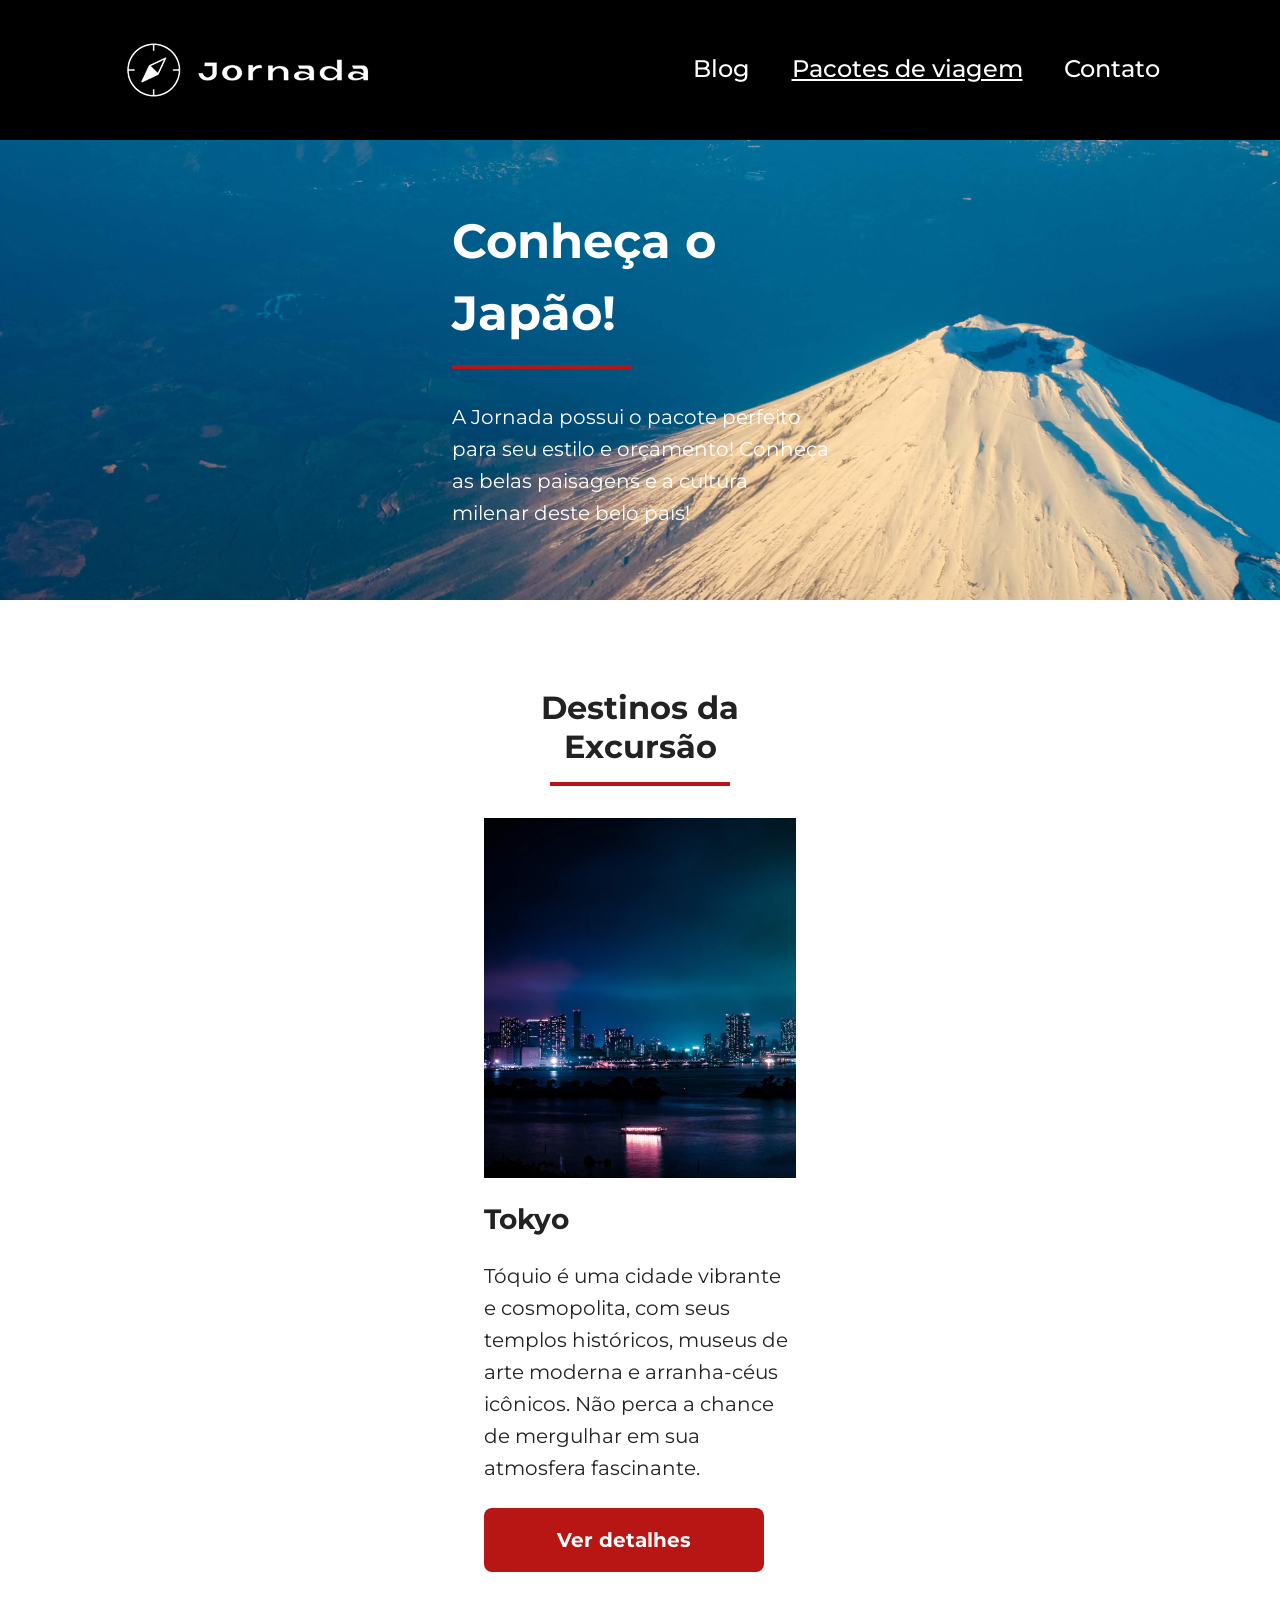
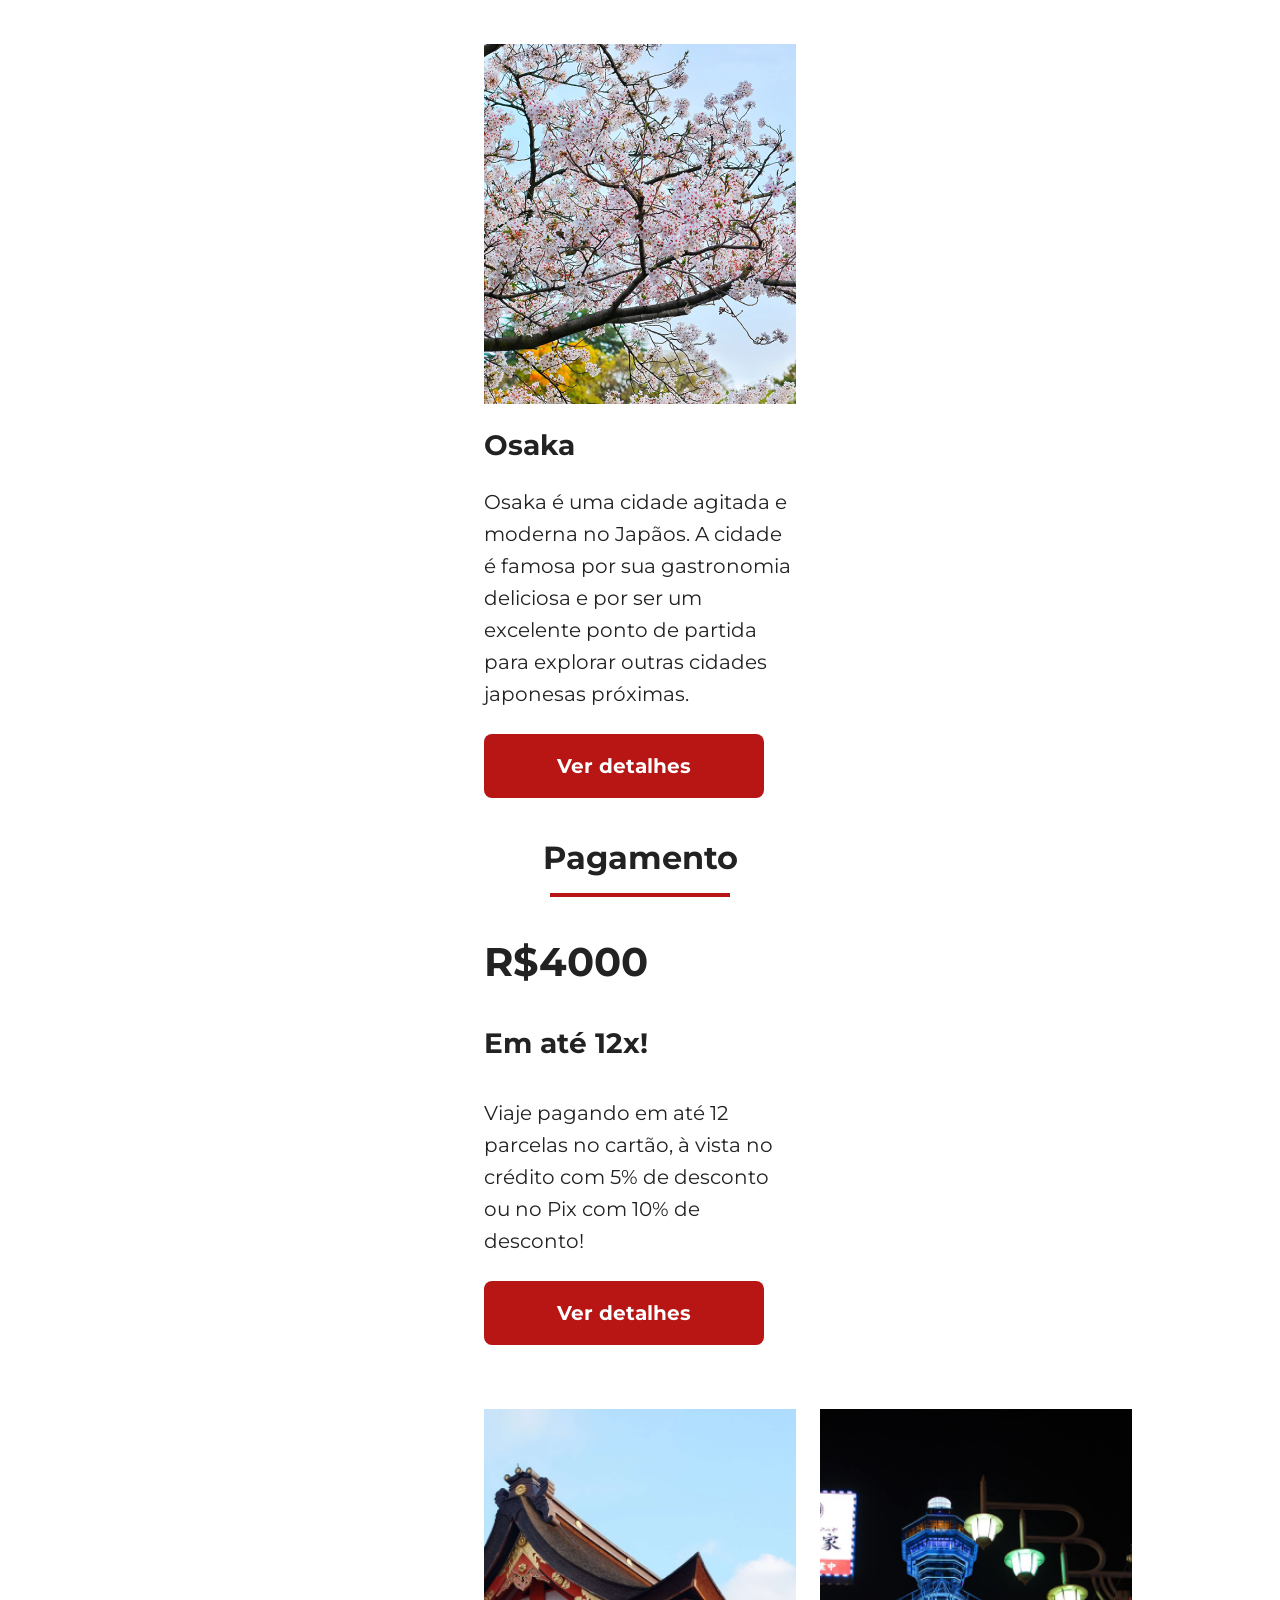
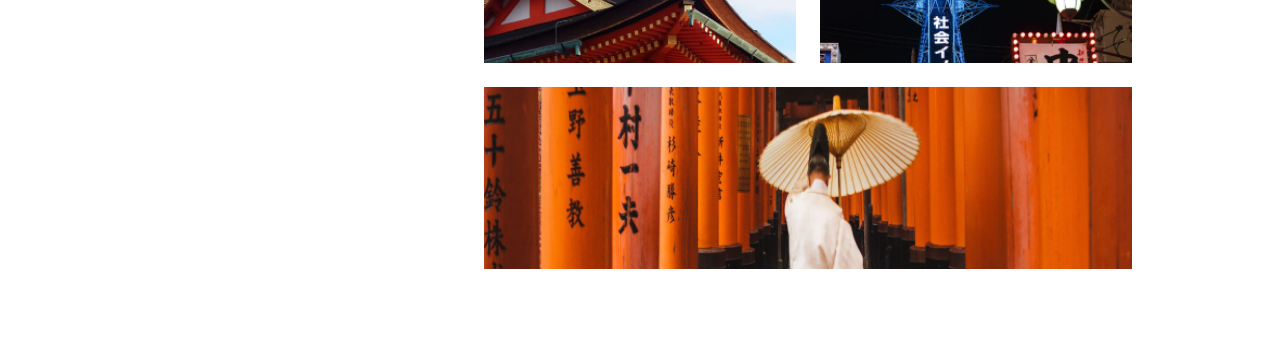
==== pacotes.html @ 5a9131a1 "adiciona a sessao de pagamentos" ====
<!DOCTYPE html>
<html lang="pt-br">
<head>
    <meta charset="UTF-8">
    <meta name="viewport" content="width=device-width, initial-scale=1.0">
    <title>Pacotes de vaigens</title>

    <link rel="stylesheet" href="css/style.css">
</head>
<body>
    <header>
        <a class="logo" href="index.html" title="Voltar para a página inicial"><img class="img-mobile" src="./img/bussula-Jornada-branco.png" alt="Bussula do logo Jornada Viagens na cor branca"> <img class="img-desktop" src="./img/bussula-texto-jornada-branco.png" alt="logo do Jornada Viagens na cor branca"></a>
        <div class="navigation-menu">
            <label for="menu"><img src="./img/menu.png" alt="menu"></label>
            <input type="checkbox" id="menu" hidden>
            <nav>
                <ul class="list-links">
                    <li><a href="blog.html" title="Acessar Blog" target="_blank">Blog</a></li>
                    <li><a href="pacotes.html" title="Acessar pacote de Viagens" target="_blank" style=" text-decoration: underline;">Pacotes de viagem</a></li>
                    <li><a href="contato.html" title="Acessar Contatos" target="_blank">Contato</a></li>
                </ul>
            </nav>
        </div>
    </header>
    <section class="hero pacotes-hero">
       <div class="hero-img">
        <div class="section-title">
            <h2>Conheça o Japão!</h2>
            <hr>
            <p>A Jornada possui o pacote perfeito para seu estilo e orçamento! Conheça as belas paisagens e a  cultura milenar deste belo país!</p>
        </div>
       </div>
    </section>
    <section class="destination destination-pacote">
            <div class="section-title">
                <h2>Destinos da Excursão</h2>
                <hr>
            </div>
            <div class="destination-items">
                <article class="item">
                    <header>
                        <div class="img-item tokyo"></div>
                        <h3>Tokyo</h3>
                        <p>Tóquio é uma cidade vibrante e cosmopolita, com seus templos históricos, museus de arte moderna e arranha-céus icônicos. Não perca a chance de mergulhar em sua atmosfera fascinante.</p>
                    </header>
                    <footer>
                        <a href="#" class="button" target="_blank" title="Veja mais detalhes do destino Tokyo">Ver detalhes</a>
                    </footer>
                </article>
                <article class="item">
                    <header>
                        <div class="img-item osaka"></div>
                        <h3>Osaka</h3>
                        <p>Osaka é uma cidade agitada e moderna no Japãos. A cidade é famosa por sua gastronomia deliciosa e por ser um excelente ponto de partida para explorar outras cidades japonesas próximas.</p>
                    </header>
                    <footer>
                        <a href="#" class="button" target="_blank" title="Veja mais detalhes do destino Osaka">Ver detalhes</a>
                    </footer>
                </article>
            </div>
    </section>
    <section class="payments payments-pacote">
            <div class="section-title">
                <h2>Pagamento</h2>
                <hr>
            </div>
            <div class="text-content">
                <h3 class="content-title">R$4000</h3>
                <h4>Em até 12x!</h4>
                <p class="content-text">Viaje pagando em até 12 parcelas no cartão, à vista no crédito com 5% de desconto ou no Pix com 10% de desconto! </p>
            </div>
            <a href="#" class="button" target="_blank" title="Veja mais detalhes do destino Tokyo">Ver detalhes</a>
            <div class="image-content">
                <div class="image japan1"></div>
                <div class="image japan2"></div>
                <div class="image japan3"></div>
            </div>
        </section>
</body>
</html>
---- css/style.css ----
@import url(global.css);
@import url(header.css);
@import url(hero.css);
@import url(offers.css);
@import url(categories.css);
@import url(desination.css);
@import url(payments.css);
@import url(testimonials.css);
@import url(hero-before-footer.css);
@import url(footer.css);
@import url(pacotes.css);
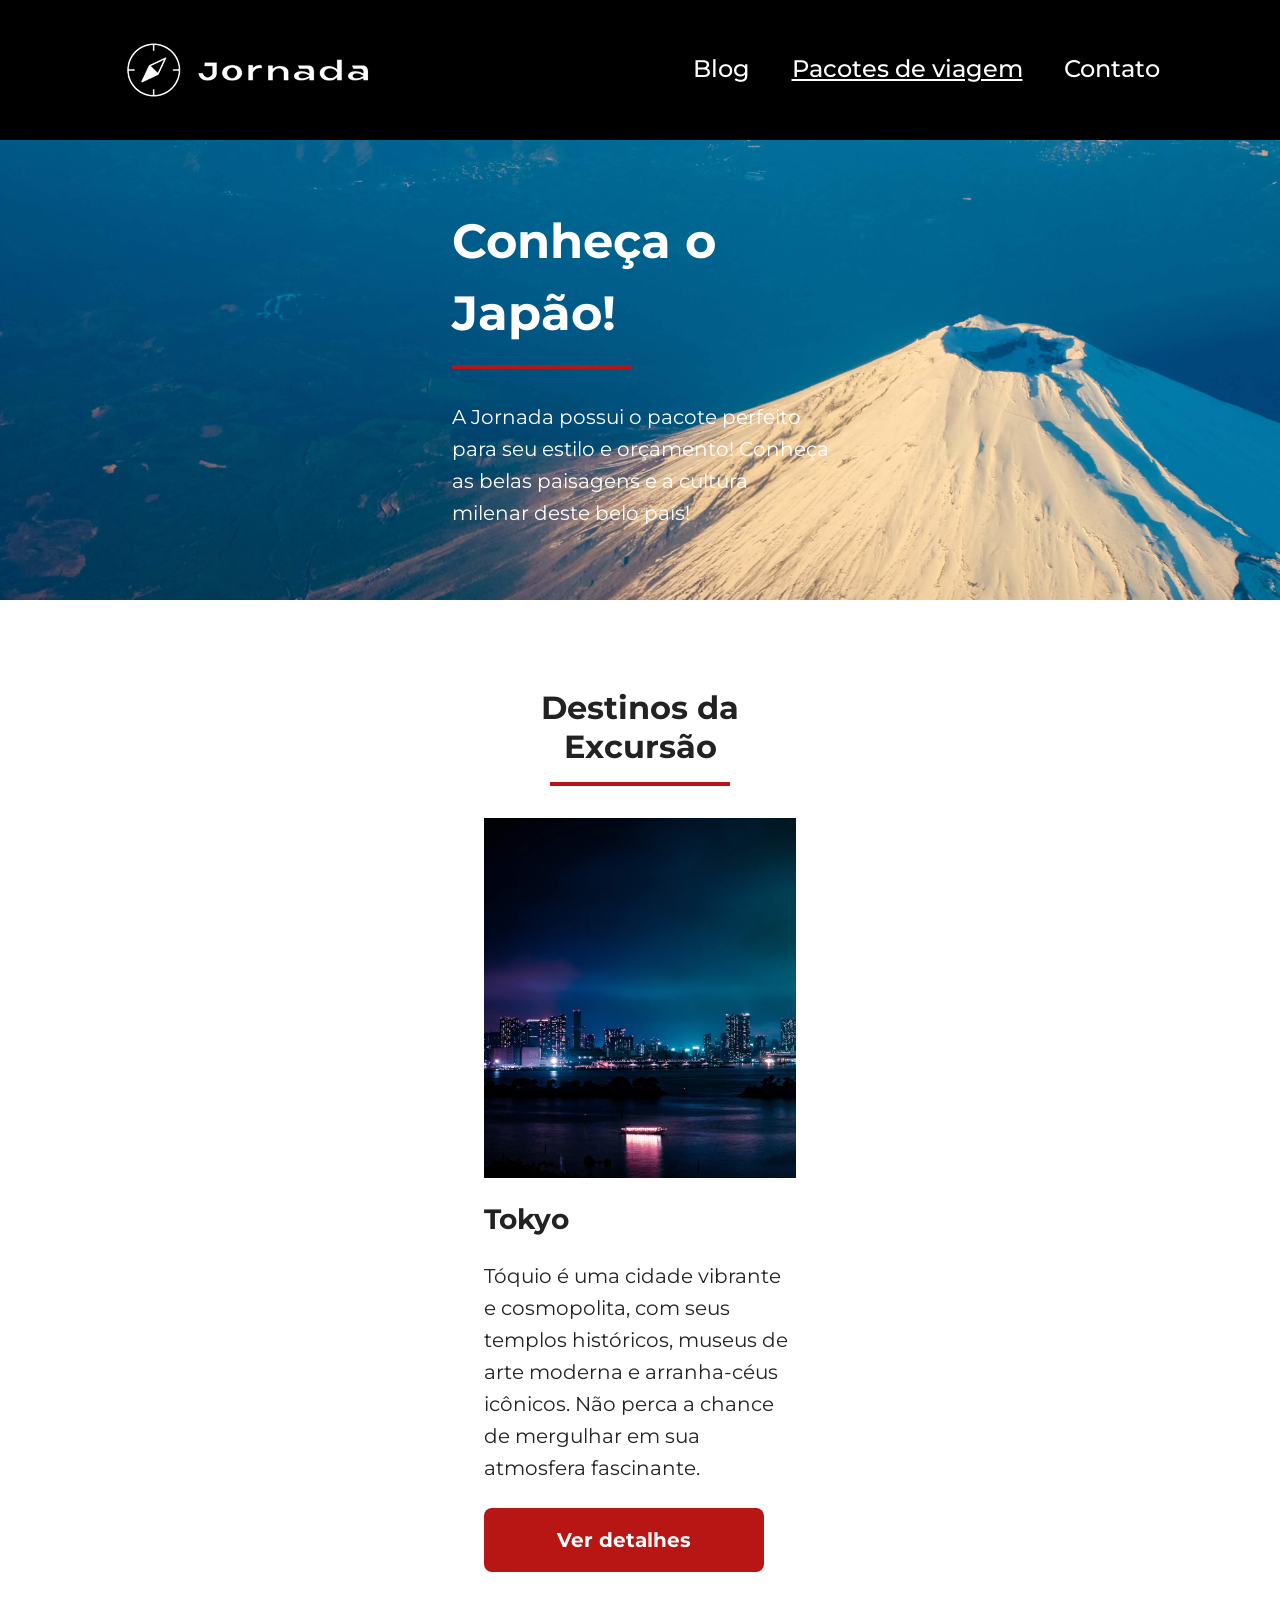
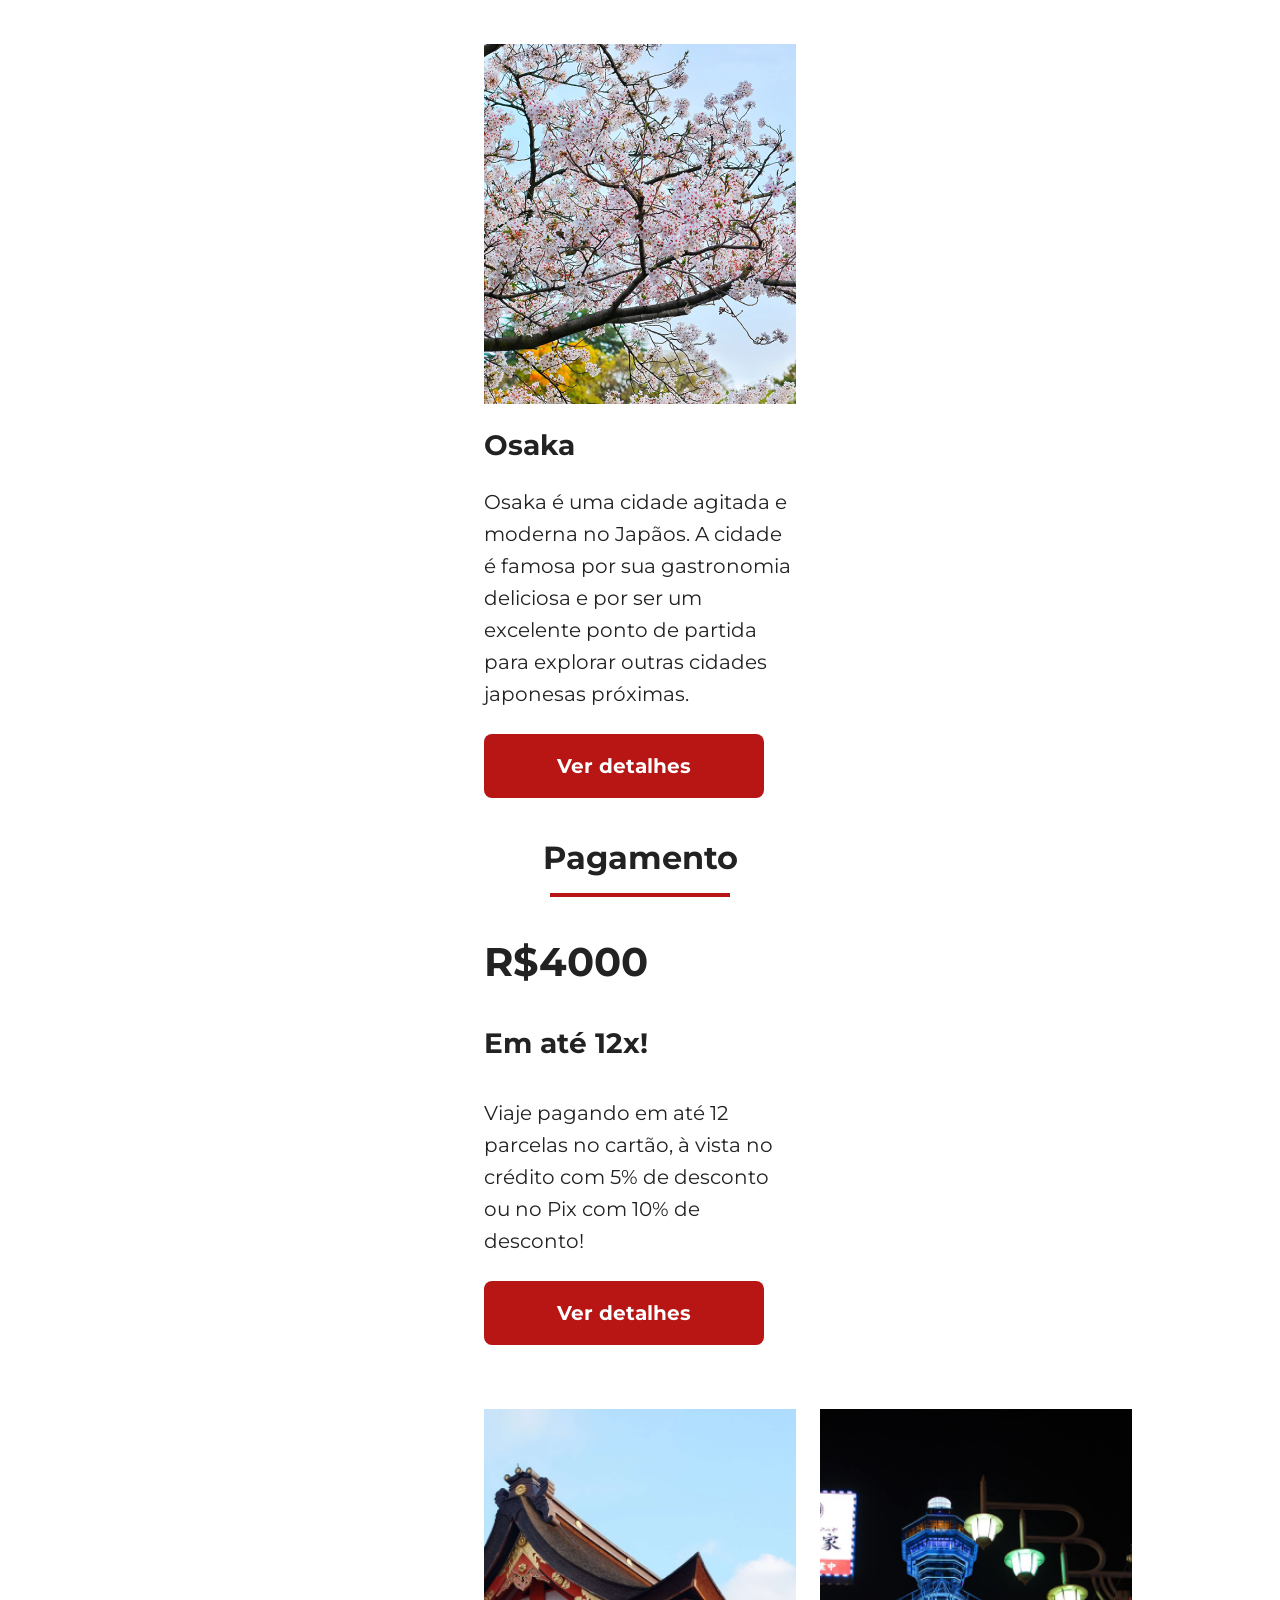
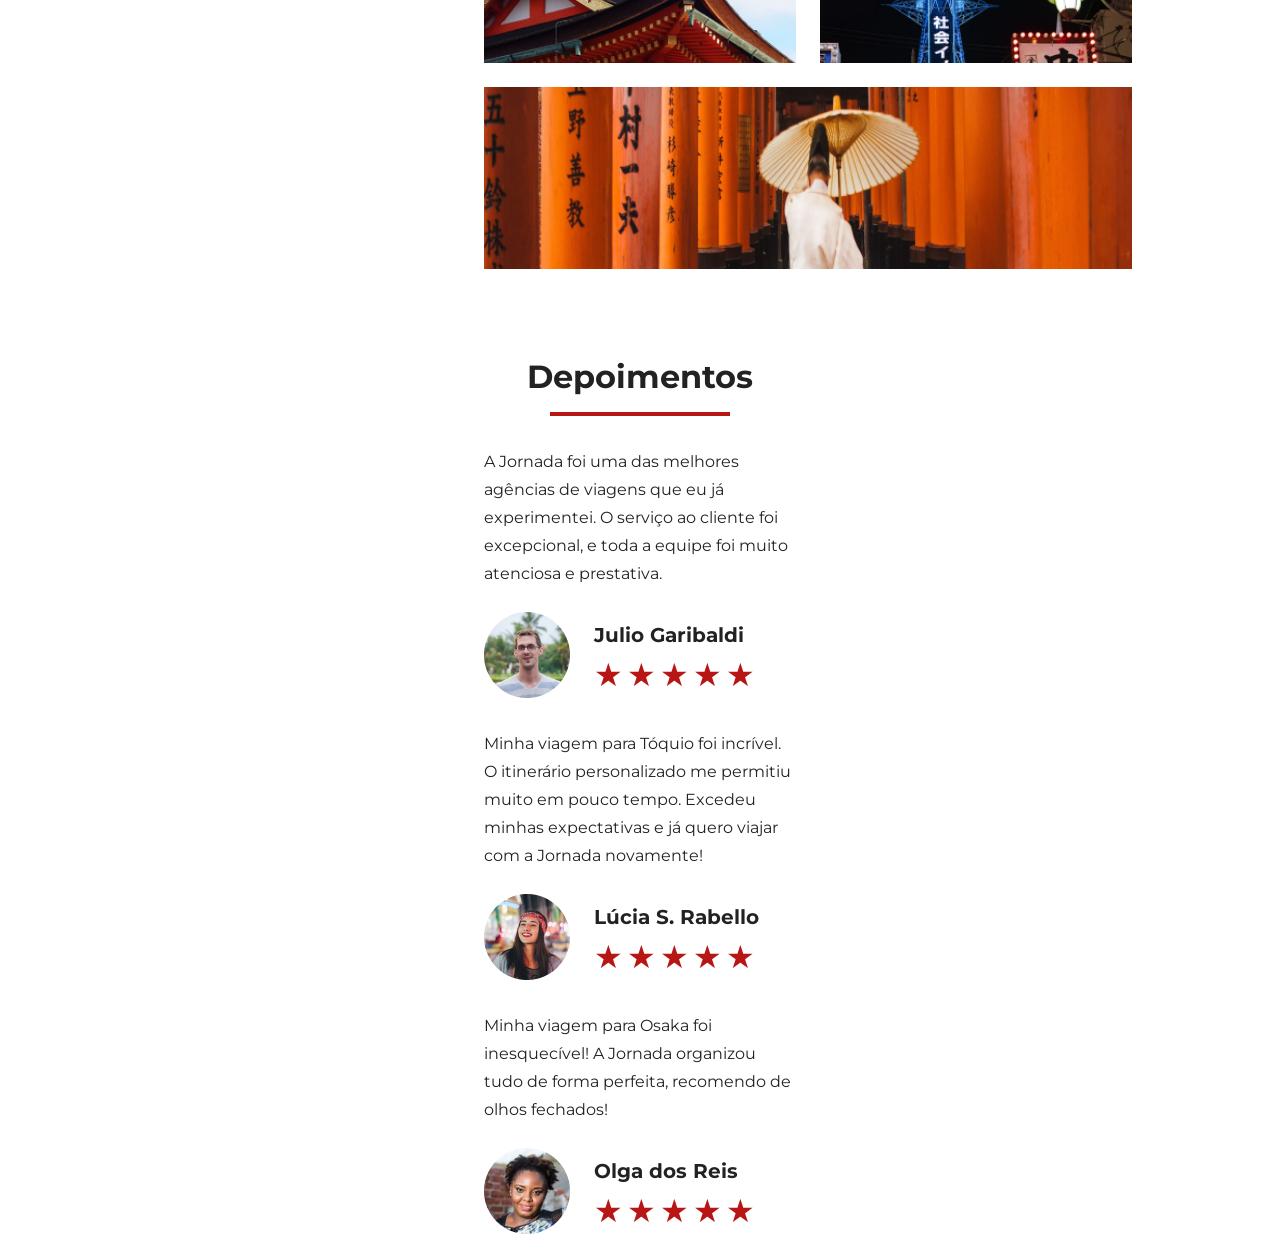
==== commit f3a92fe8: "adiciona a sessao de depoimentos" ====
--- a/pacotes.html
+++ b/pacotes.html
@@ -75,6 +75,68 @@
                 <div class="image japan2"></div>
                 <div class="image japan3"></div>
             </div>
+    </section>
+    <section class="testimonials testimonials-pacote">
+            <div class="section-title">
+                <h2>Depoimentos</h2>
+                <hr>
+            </div>
+            <div class="testimonials-container">
+                <article>
+                    <header>
+                        <p>A Jornada foi uma das melhores agências de viagens que eu já experimentei. O serviço ao cliente foi excepcional, e toda a equipe foi muito atenciosa e prestativa.</p>
+                    </header>
+                    <footer>
+                        <img src="img/photo-julio.png" alt="Imagem de perfil do cliente Julio Garibaldi">
+                        <div class="profile-content">
+                            <h3>Julio Garibaldi</h3>
+                            <div class="rating">
+                                <span class="star">★</span>
+                                <span class="star">★</span>
+                                <span class="star">★</span>
+                                <span class="star">★</span>
+                                <span class="star">★</span>
+                            </div>
+                        </div>
+                    </footer>
+                </article>
+                <article>
+                    <header>
+                        <p>Minha viagem para Tóquio foi incrível. O itinerário personalizado me permitiu muito em pouco tempo. Excedeu minhas expectativas e já quero viajar com a Jornada novamente!</p>
+                    </header>
+                    <footer>
+                        <img src="img/photo-lucia.png" alt="Imagem de perfil da cliente Lúcia Rabello">
+                        <div class="profile-content">
+                            <h3>Lúcia S. Rabello</h3>
+                            <div class="rating">
+                                <span class="star">★</span>
+                                <span class="star">★</span>
+                                <span class="star">★</span>
+                                <span class="star">★</span>
+                                <span class="star">★</span>
+                            </div>
+                        </div>
+                    </footer>
+                </article>
+                <article>
+                    <header>
+                        <p>Minha viagem para Osaka foi inesquecível! A Jornada organizou tudo de forma perfeita, recomendo de olhos fechados!</p>
+                    </header>
+                    <footer>
+                        <img src="img/photo-olga.png" alt="Imagem de perfil da cliente Olga dos Reis">
+                        <div class="profile-content">
+                            <h3>Olga dos Reis</h3>
+                            <div class="rating">
+                                <span class="star">★</span>
+                                <span class="star">★</span>
+                                <span class="star">★</span>
+                                <span class="star">★</span>
+                                <span class="star">★</span>
+                            </div>
+                        </div>
+                    </footer>
+                </article>
+            </div>
         </section>
 </body>
 </html>
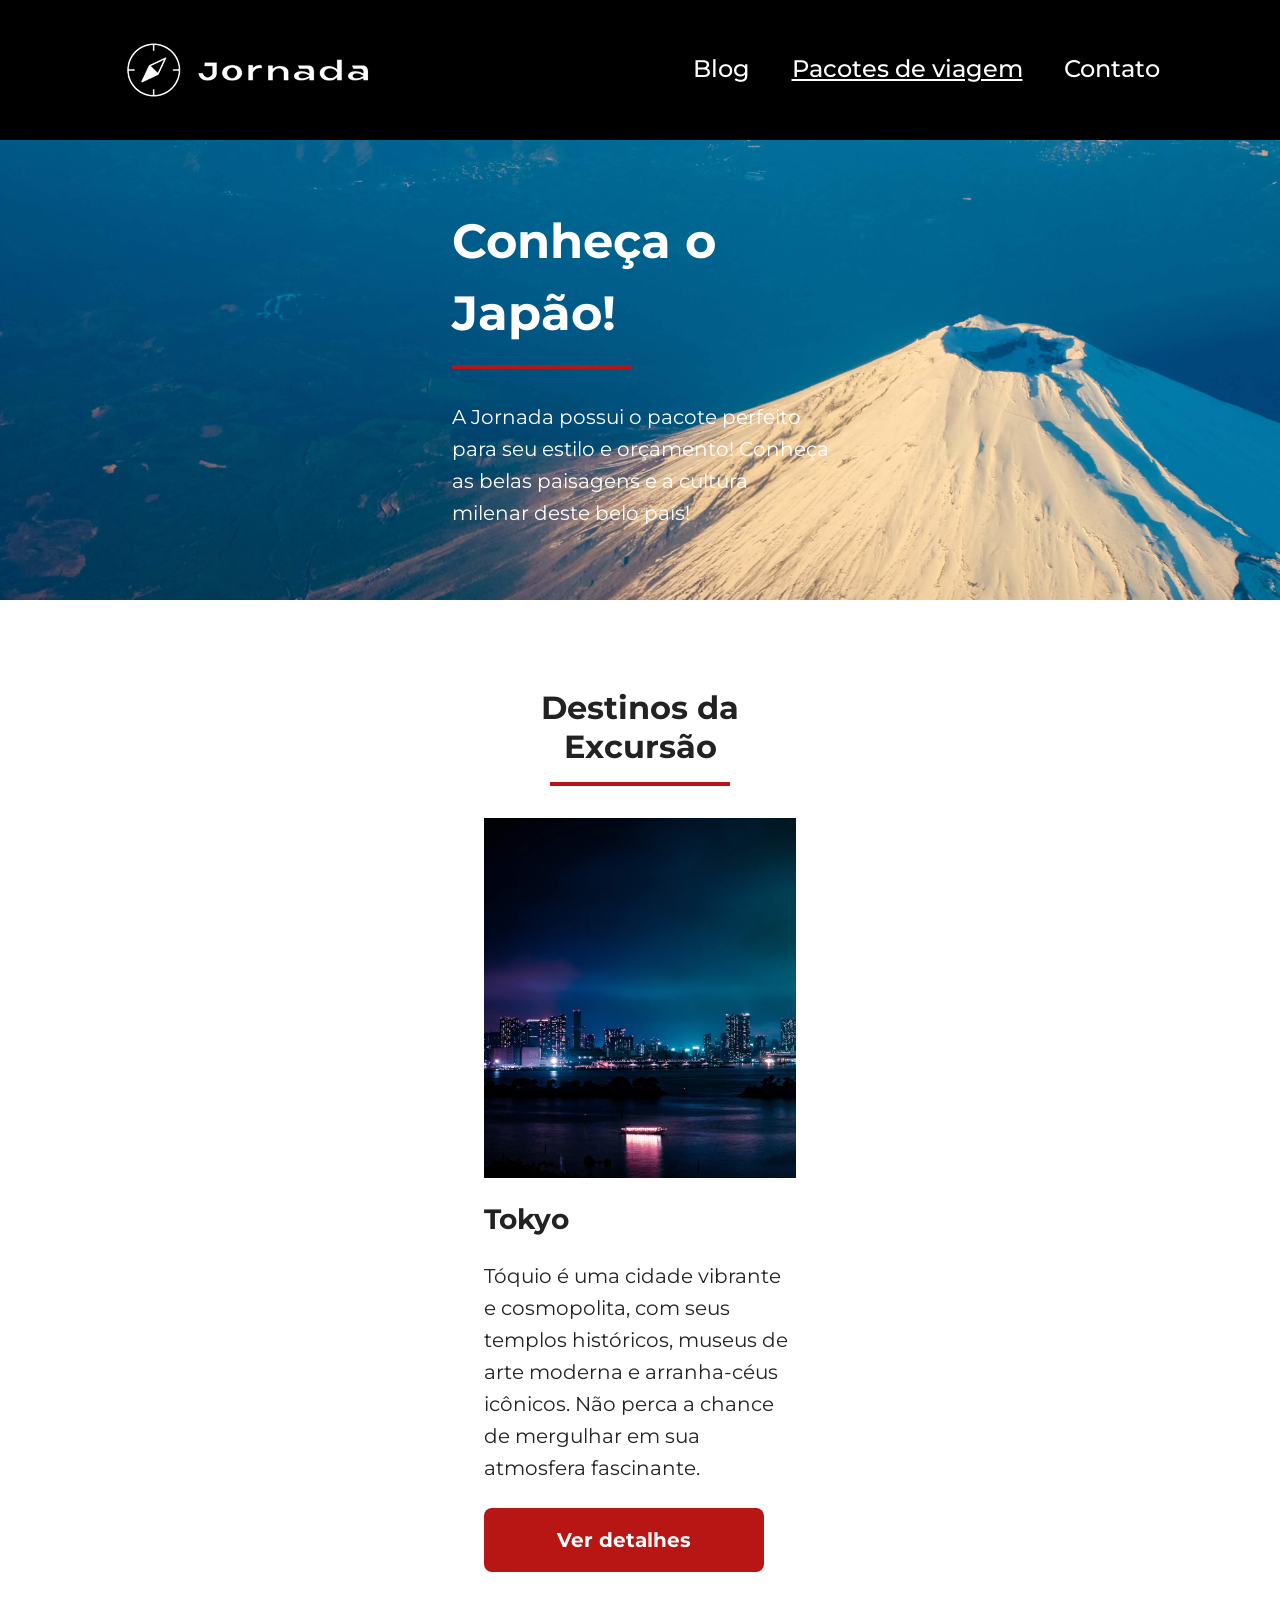
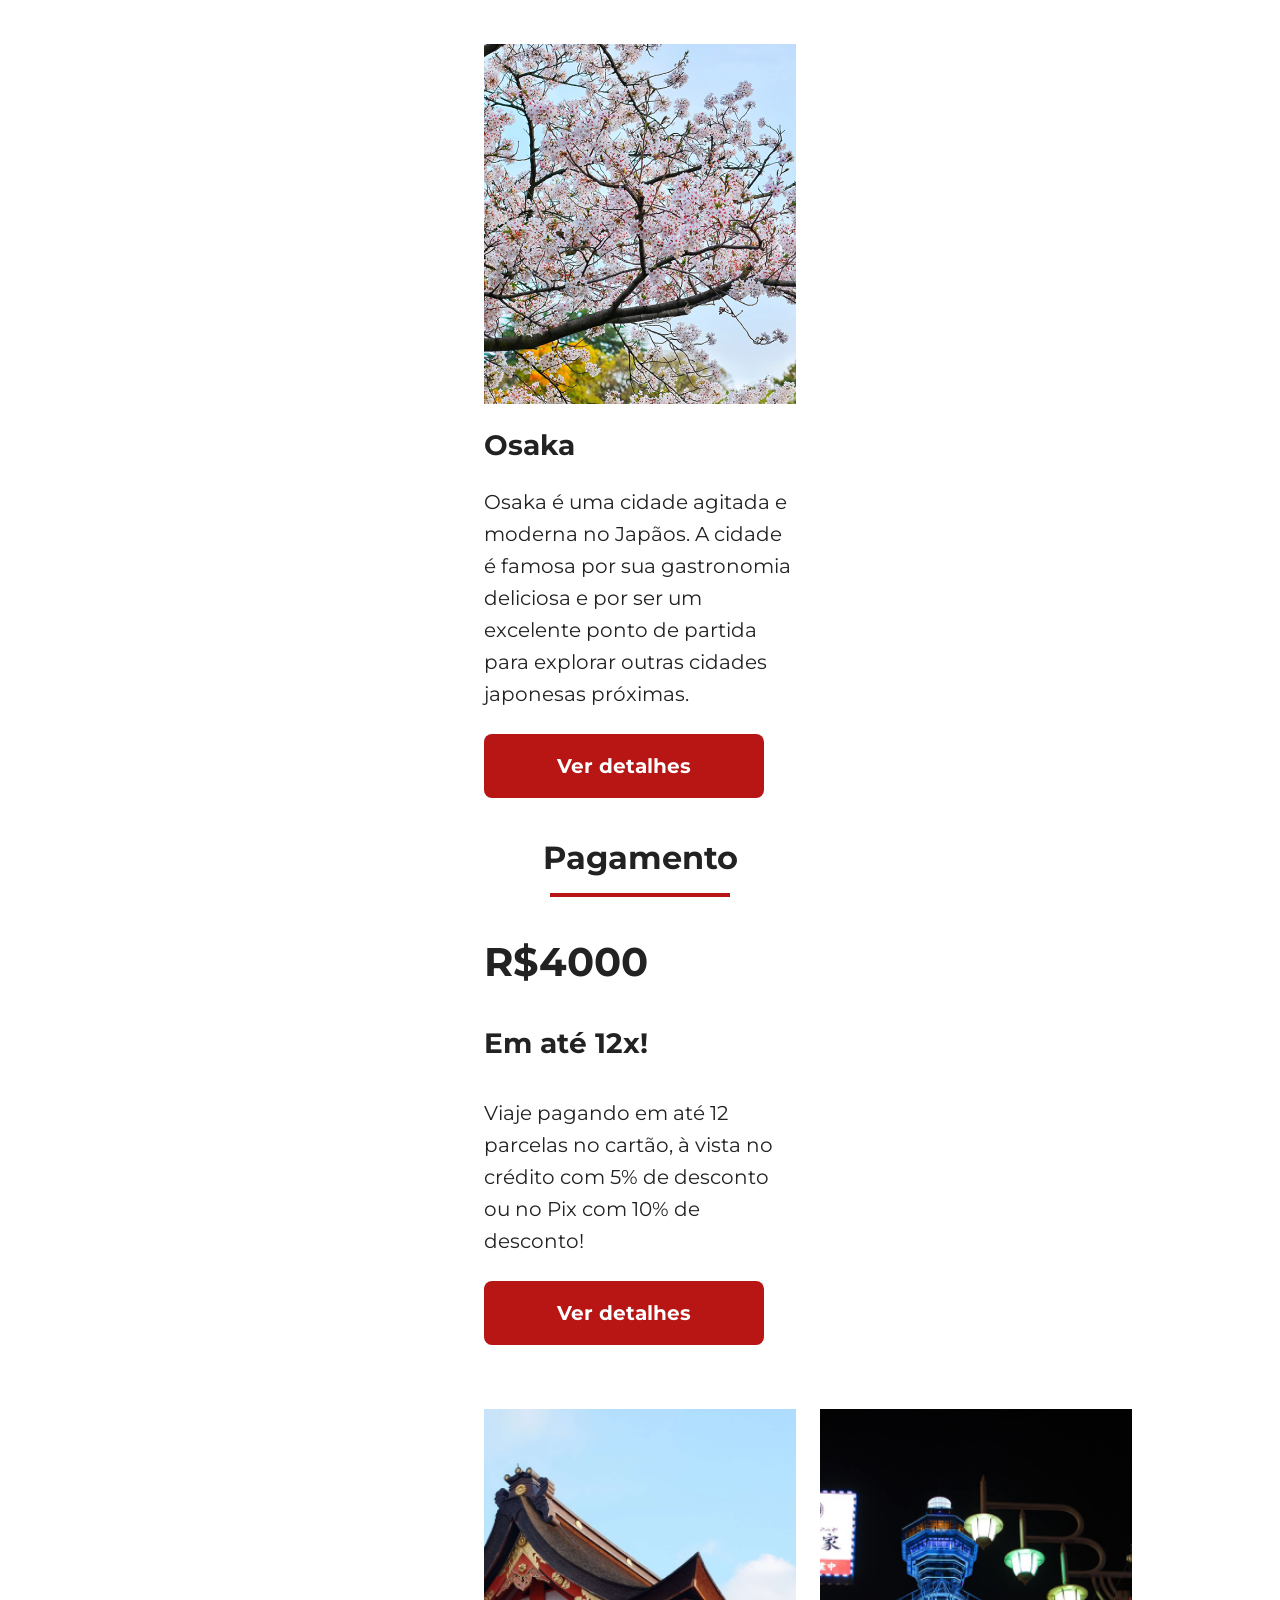
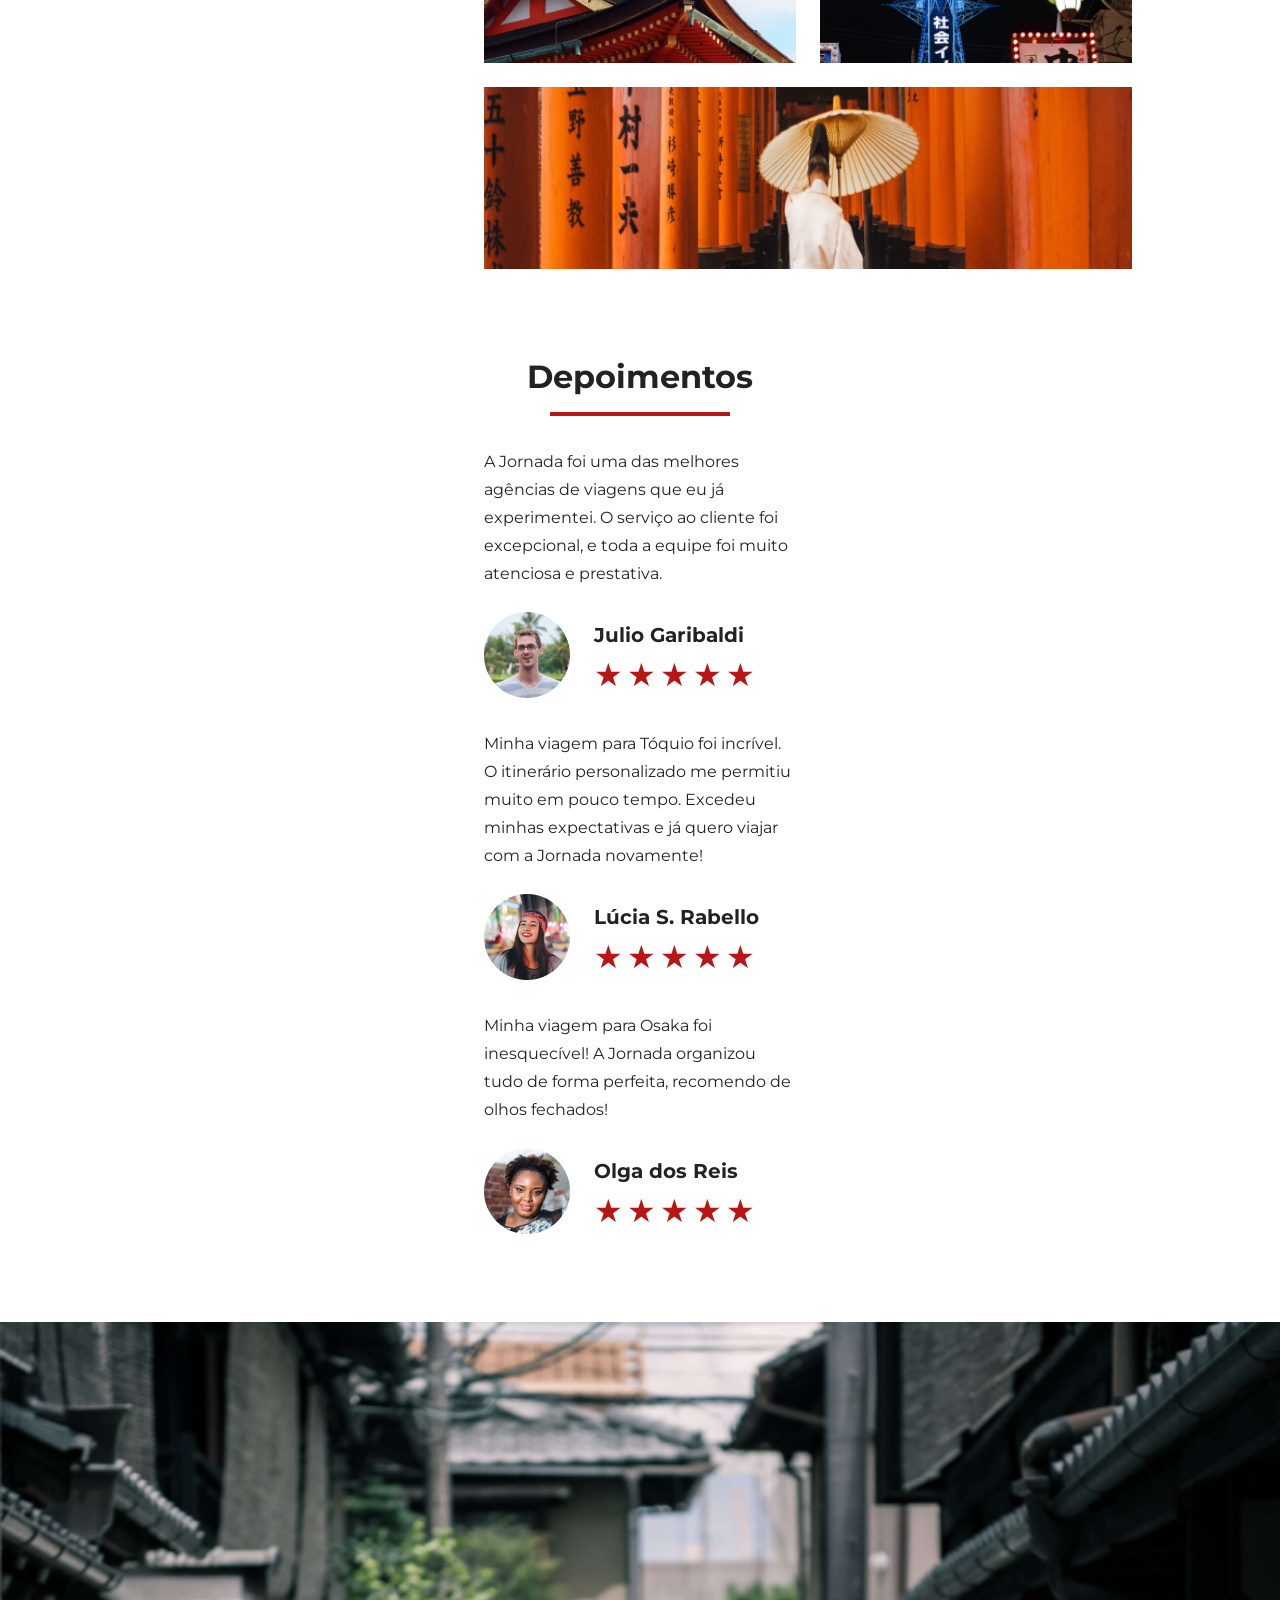
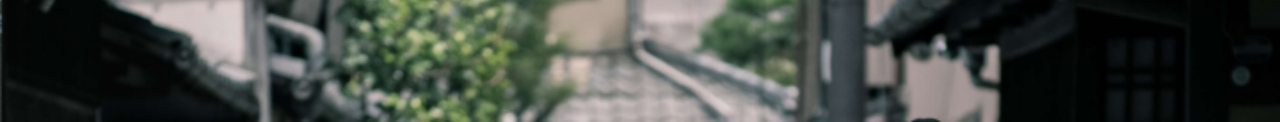
==== commit c1d88936: "adiciona o hero antes do footer" ====
--- a/pacotes.html
+++ b/pacotes.html
@@ -77,66 +77,69 @@
             </div>
     </section>
     <section class="testimonials testimonials-pacote">
-            <div class="section-title">
-                <h2>Depoimentos</h2>
-                <hr>
-            </div>
-            <div class="testimonials-container">
-                <article>
-                    <header>
-                        <p>A Jornada foi uma das melhores agências de viagens que eu já experimentei. O serviço ao cliente foi excepcional, e toda a equipe foi muito atenciosa e prestativa.</p>
-                    </header>
-                    <footer>
-                        <img src="img/photo-julio.png" alt="Imagem de perfil do cliente Julio Garibaldi">
-                        <div class="profile-content">
-                            <h3>Julio Garibaldi</h3>
-                            <div class="rating">
-                                <span class="star">★</span>
-                                <span class="star">★</span>
-                                <span class="star">★</span>
-                                <span class="star">★</span>
-                                <span class="star">★</span>
-                            </div>
+        <div class="section-title">
+            <h2>Depoimentos</h2>
+            <hr>
+        </div>
+        <div class="testimonials-container">
+            <article>
+                <header>
+                    <p>A Jornada foi uma das melhores agências de viagens que eu já experimentei. O serviço ao cliente foi excepcional, e toda a equipe foi muito atenciosa e prestativa.</p>
+                </header>
+                <footer>
+                    <img src="img/photo-julio.png" alt="Imagem de perfil do cliente Julio Garibaldi">
+                    <div class="profile-content">
+                        <h3>Julio Garibaldi</h3>
+                        <div class="rating">
+                            <span class="star">★</span>
+                            <span class="star">★</span>
+                            <span class="star">★</span>
+                            <span class="star">★</span>
+                            <span class="star">★</span>
                         </div>
-                    </footer>
-                </article>
-                <article>
-                    <header>
-                        <p>Minha viagem para Tóquio foi incrível. O itinerário personalizado me permitiu muito em pouco tempo. Excedeu minhas expectativas e já quero viajar com a Jornada novamente!</p>
-                    </header>
-                    <footer>
-                        <img src="img/photo-lucia.png" alt="Imagem de perfil da cliente Lúcia Rabello">
-                        <div class="profile-content">
-                            <h3>Lúcia S. Rabello</h3>
-                            <div class="rating">
-                                <span class="star">★</span>
-                                <span class="star">★</span>
-                                <span class="star">★</span>
-                                <span class="star">★</span>
-                                <span class="star">★</span>
-                            </div>
+                    </div>
+                </footer>
+            </article>
+            <article>
+                <header>
+                    <p>Minha viagem para Tóquio foi incrível. O itinerário personalizado me permitiu muito em pouco tempo. Excedeu minhas expectativas e já quero viajar com a Jornada novamente!</p>
+                </header>
+                <footer>
+                    <img src="img/photo-lucia.png" alt="Imagem de perfil da cliente Lúcia Rabello">
+                    <div class="profile-content">
+                        <h3>Lúcia S. Rabello</h3>
+                        <div class="rating">
+                            <span class="star">★</span>
+                            <span class="star">★</span>
+                            <span class="star">★</span>
+                            <span class="star">★</span>
+                            <span class="star">★</span>
                         </div>
-                    </footer>
-                </article>
-                <article>
-                    <header>
-                        <p>Minha viagem para Osaka foi inesquecível! A Jornada organizou tudo de forma perfeita, recomendo de olhos fechados!</p>
-                    </header>
-                    <footer>
-                        <img src="img/photo-olga.png" alt="Imagem de perfil da cliente Olga dos Reis">
-                        <div class="profile-content">
-                            <h3>Olga dos Reis</h3>
-                            <div class="rating">
-                                <span class="star">★</span>
-                                <span class="star">★</span>
-                                <span class="star">★</span>
-                                <span class="star">★</span>
-                                <span class="star">★</span>
-                            </div>
+                    </div>
+                </footer>
+            </article>
+            <article>
+                <header>
+                    <p>Minha viagem para Osaka foi inesquecível! A Jornada organizou tudo de forma perfeita, recomendo de olhos fechados!</p>
+                </header>
+                <footer>
+                    <img src="img/photo-olga.png" alt="Imagem de perfil da cliente Olga dos Reis">
+                    <div class="profile-content">
+                        <h3>Olga dos Reis</h3>
+                        <div class="rating">
+                            <span class="star">★</span>
+                            <span class="star">★</span>
+                            <span class="star">★</span>
+                            <span class="star">★</span>
+                            <span class="star">★</span>
                         </div>
-                    </footer>
-                </article>
-            </div>
-        </section>
+                    </div>
+                </footer>
+            </article>
+        </div>
+    </section>
+    <section class="hero-before-footer hero-before-footer-pacote">
+        <div class="hero-before-footer-img"></div>
+    </section>
 </body>
 </html>
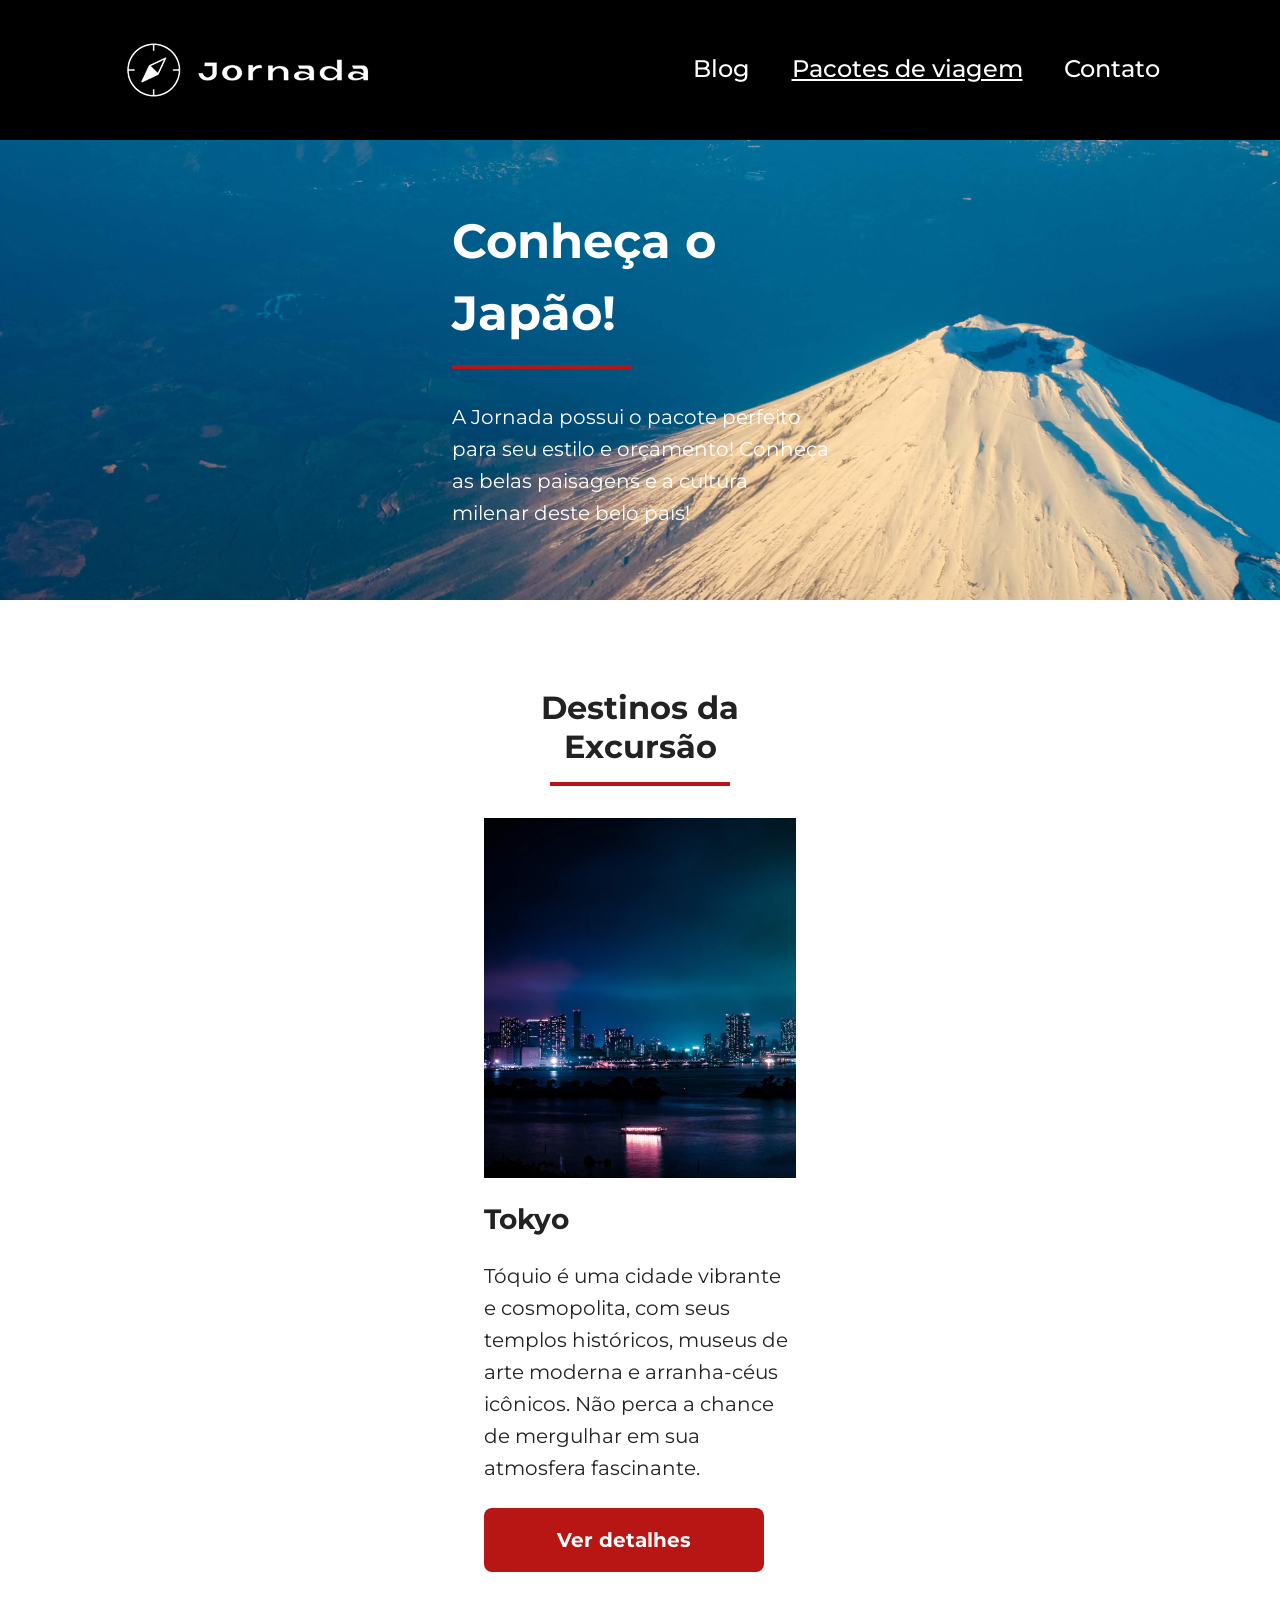
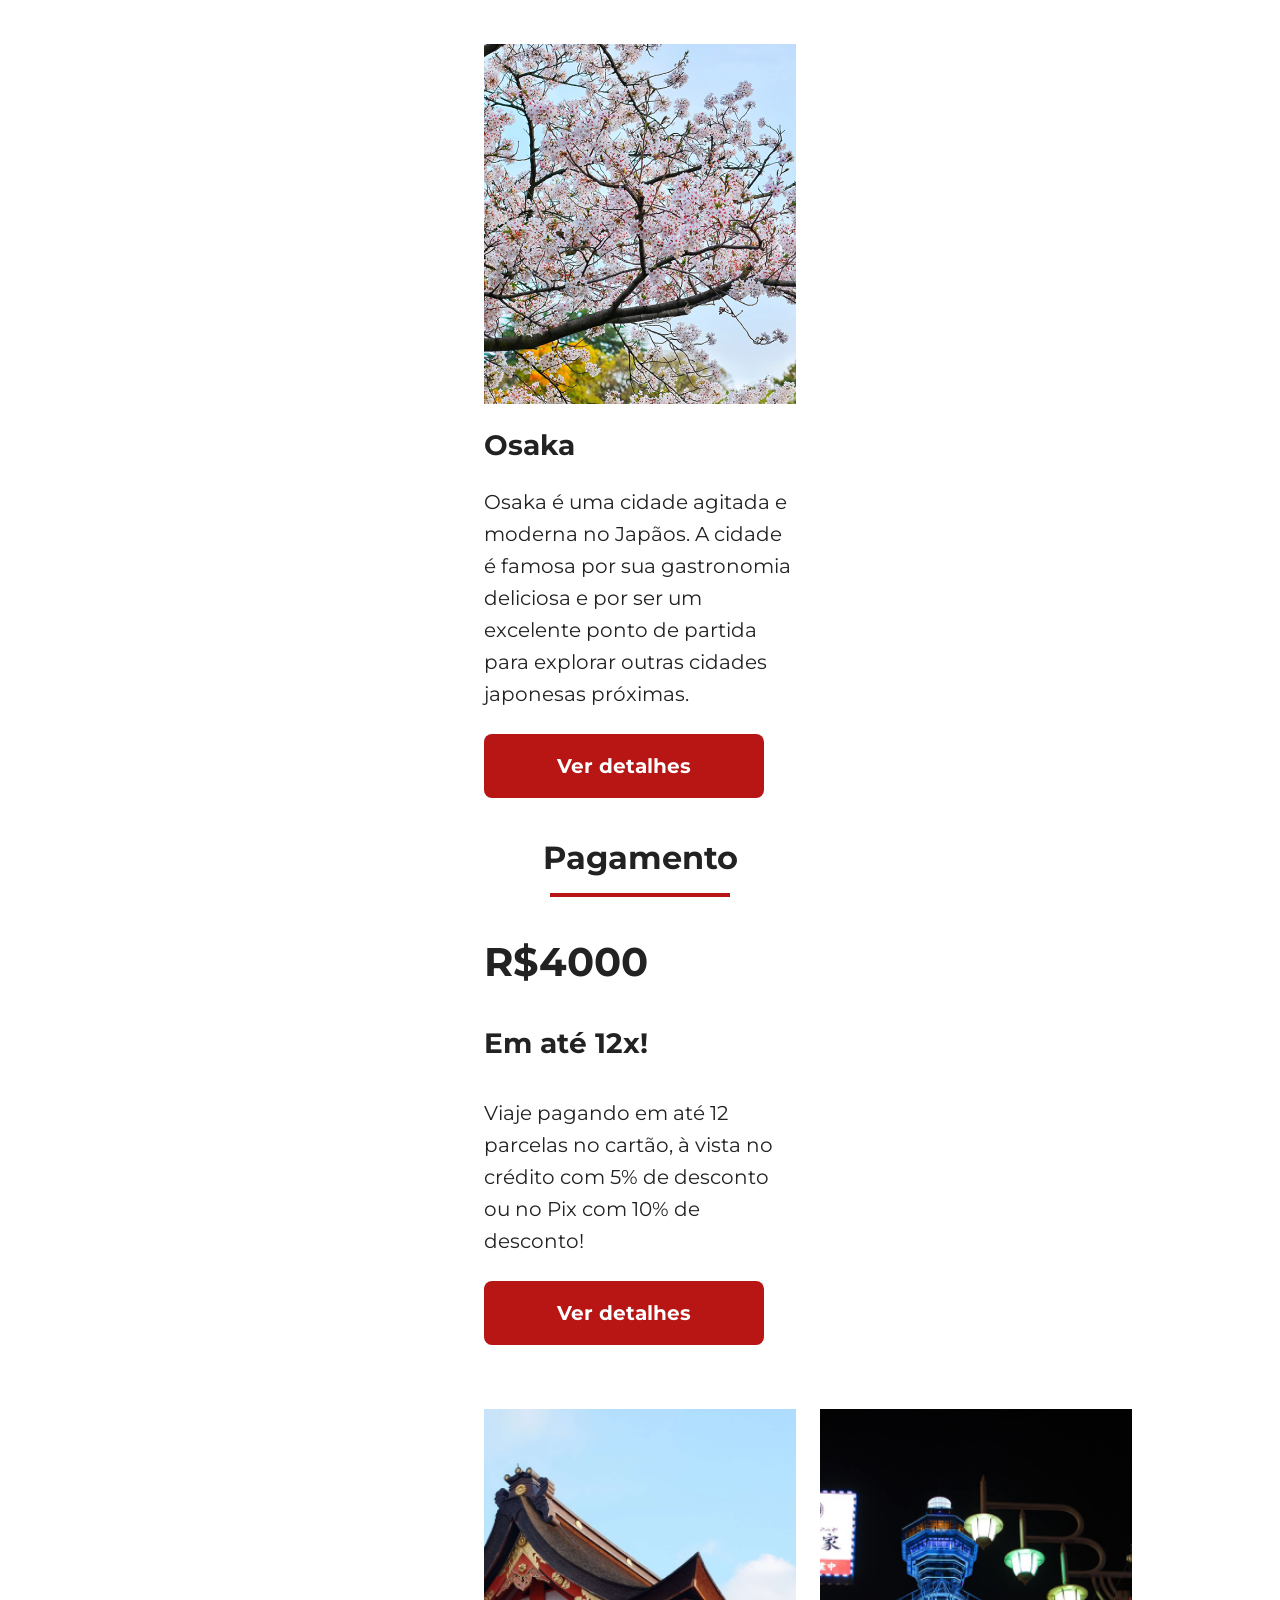
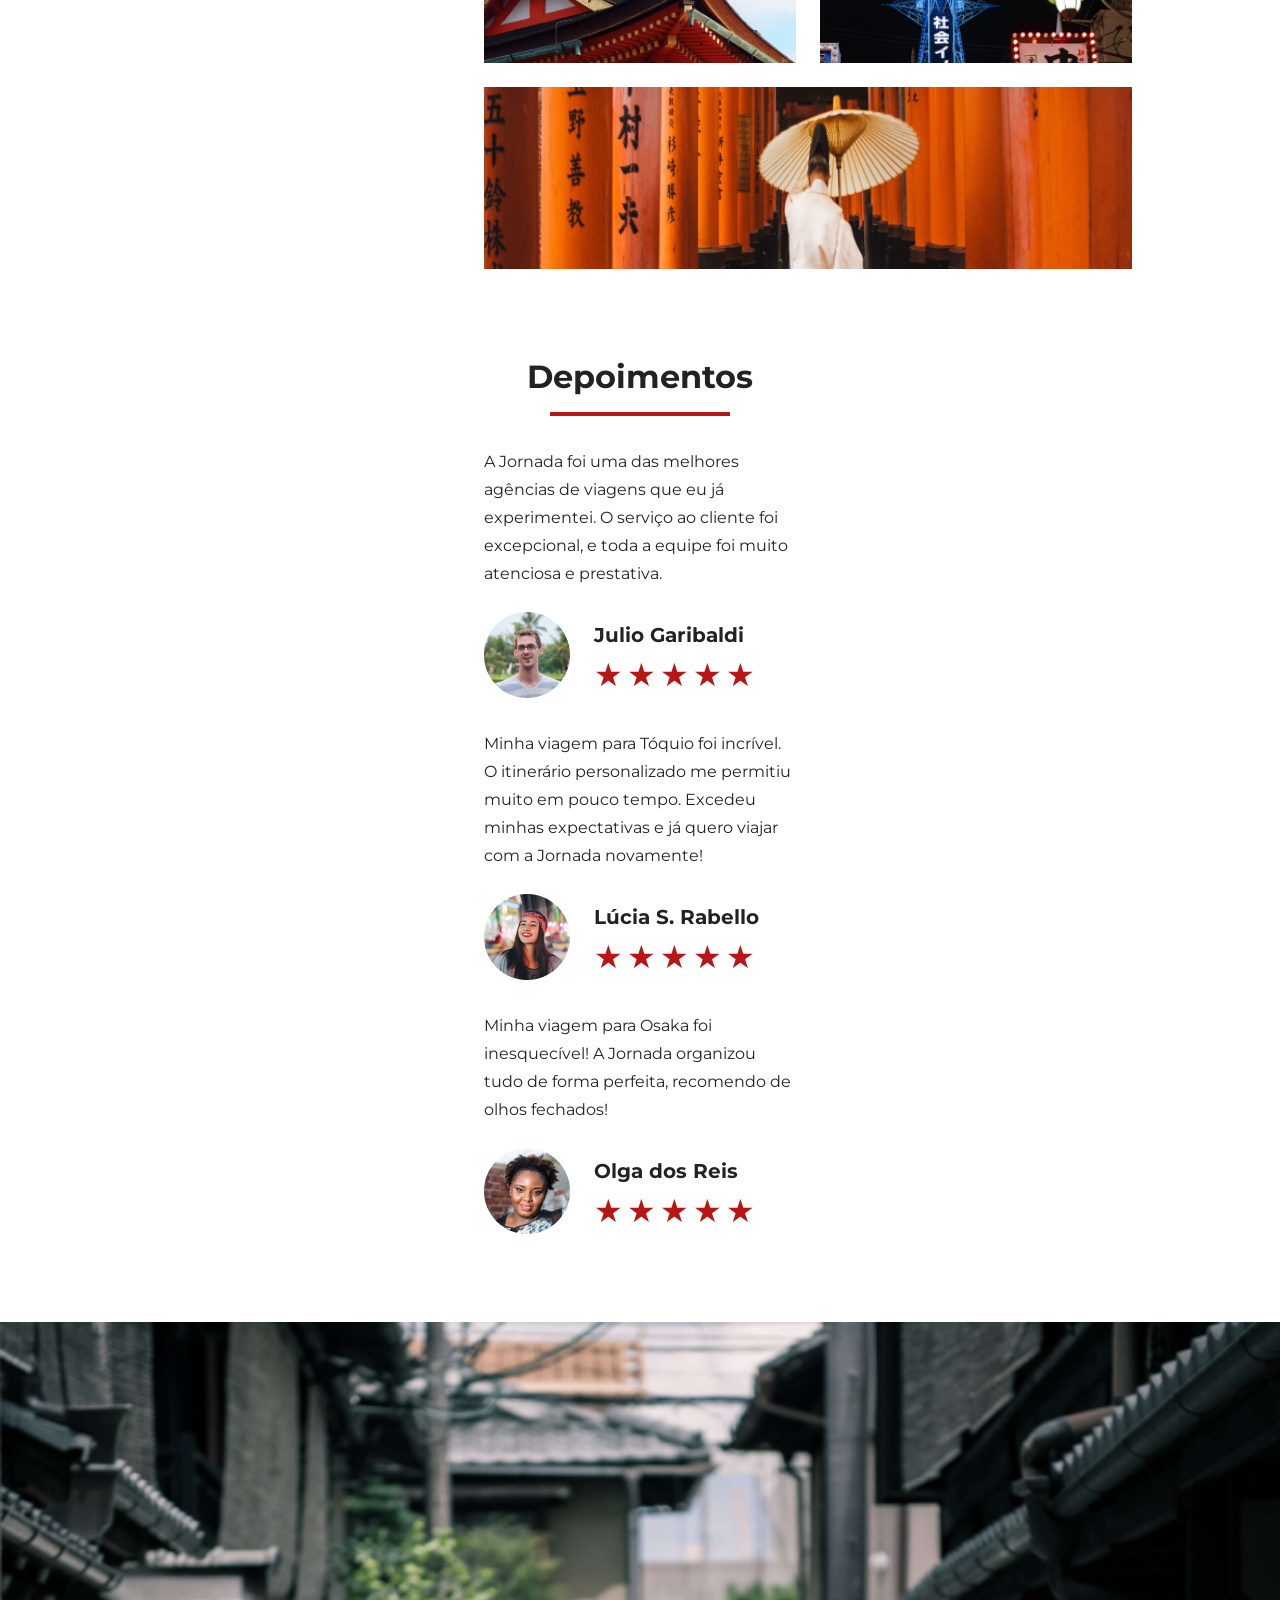
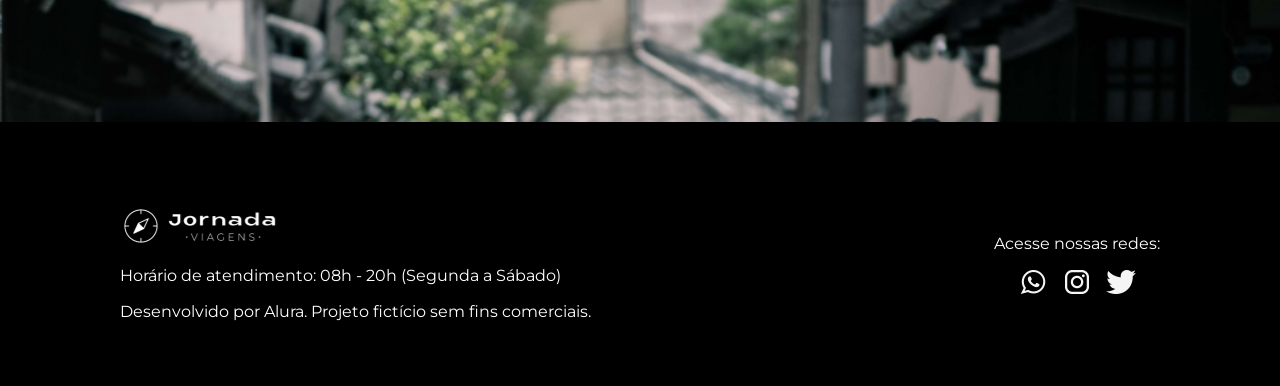
==== commit a1ae8191: "adiciona o footer" ====
--- a/pacotes.html
+++ b/pacotes.html
@@ -141,5 +141,23 @@
     <section class="hero-before-footer hero-before-footer-pacote">
         <div class="hero-before-footer-img"></div>
     </section>
+    <footer class="footer-page">
+        <div class="footer-container">
+            <div class="footer-text">
+                <div class="img-logo-footer"></div>
+                <p>Horário de atendimento: 08h - 20h (Segunda a Sábado)</p>
+                <p>Desenvolvido por Alura. Projeto fictício sem fins comerciais.</p>
+            </div> 
+            <div class="redes-sociais">
+                <p>Acesse nossas redes:</p>
+                <div class="icons">
+                    <a href="#"><img src="./img/icon-whatsapp.png" title="Whatsapp" alt="Whatsapp" class="icon-redes-sociais"></a>
+                    <a href="#"><img src="./img/icon-instragam.png" title="Instagram" alt="Instagram" class="icon-redes-sociais"></a>
+                    <a href="#"><img src="./img/icon-twiter.png" title="Twiter" alt="Twiter" class="icon-redes-sociais"></a>
+                </div>
+            </div>
+                
+        </div>
+    </footer>
 </body>
 </html>
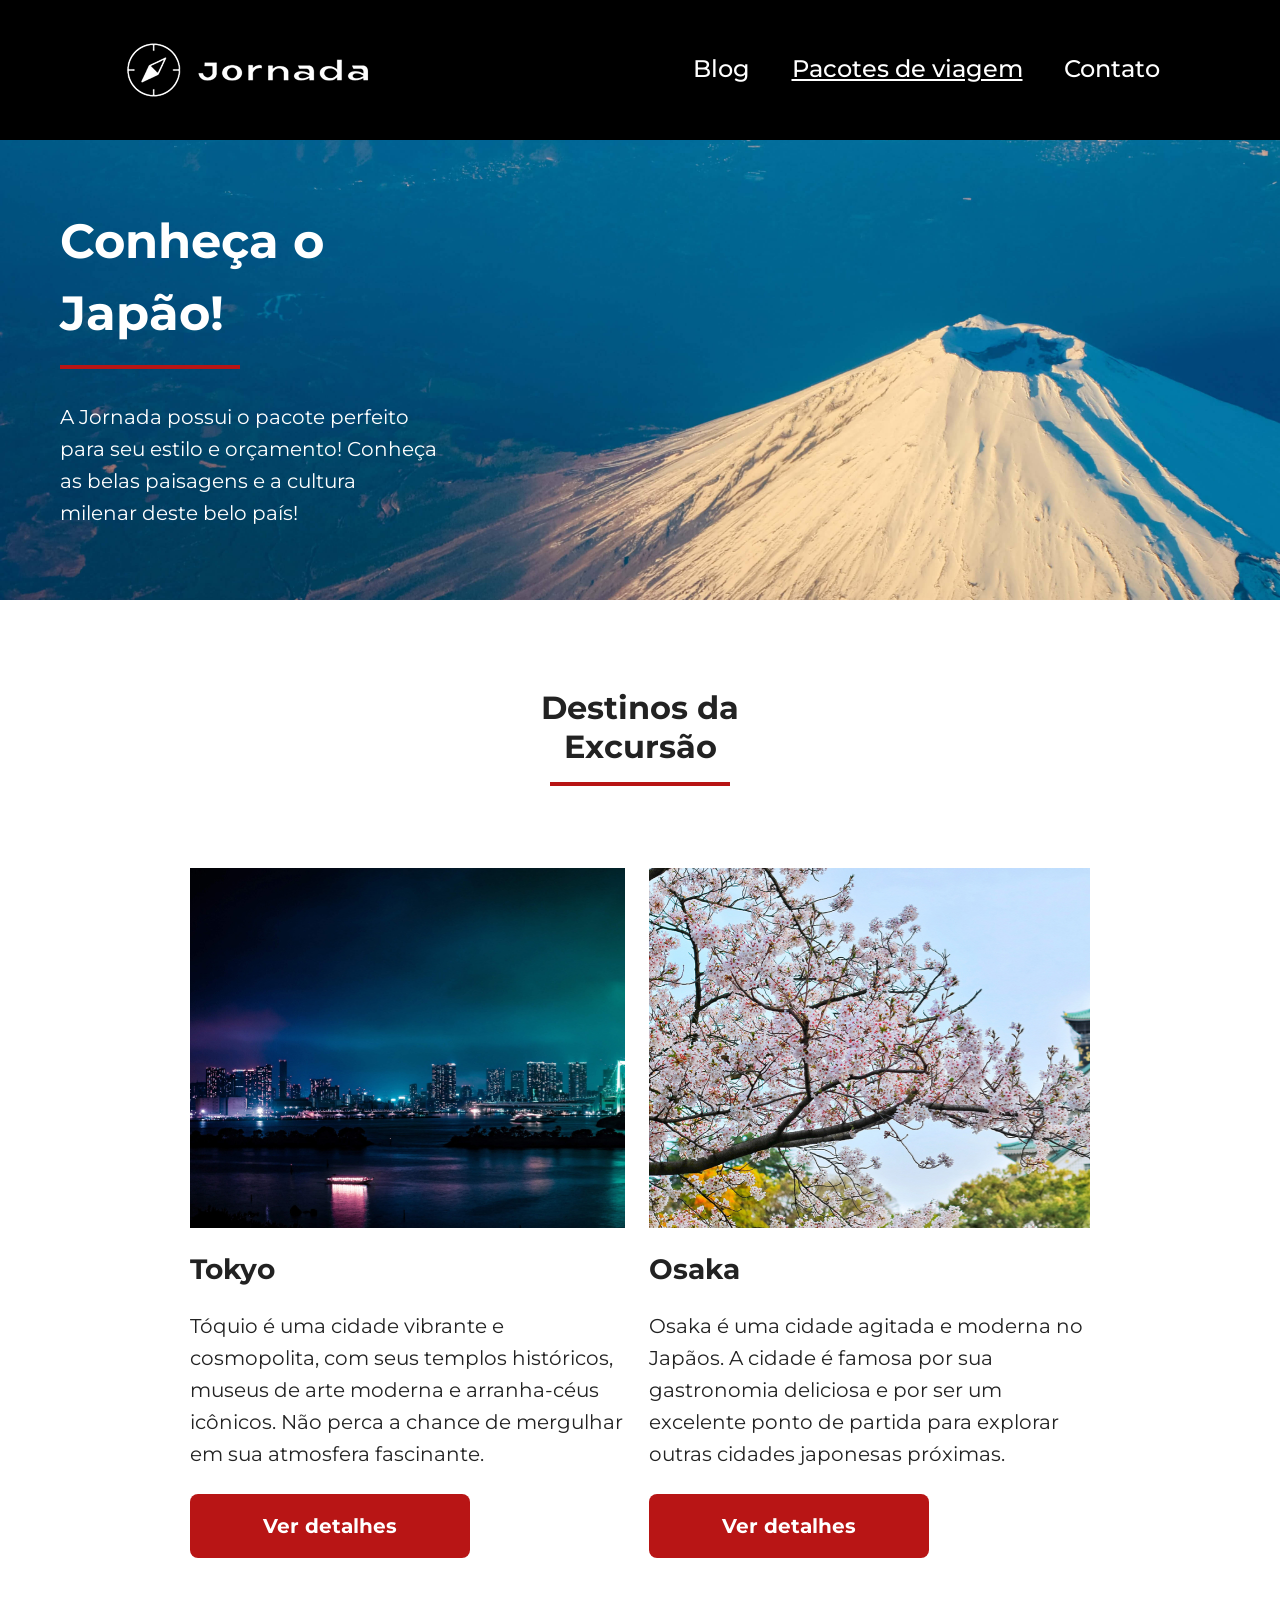
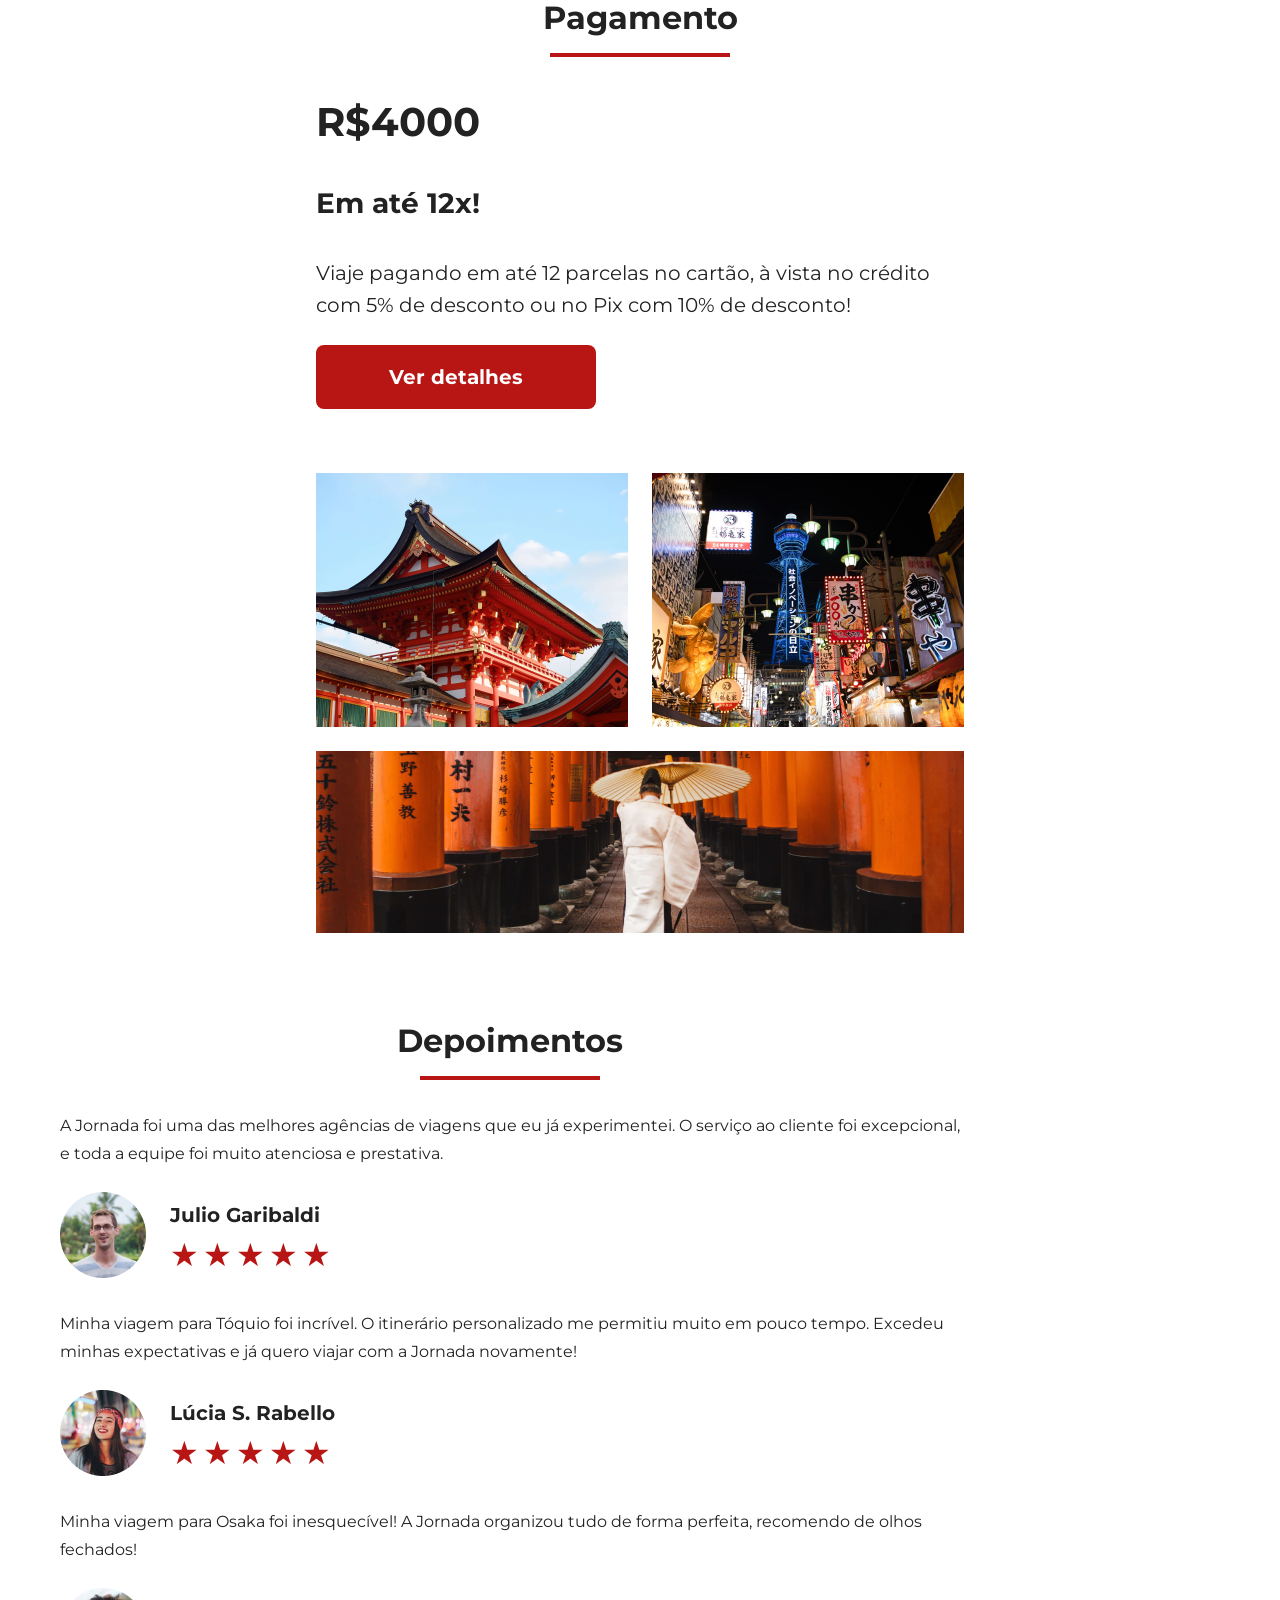
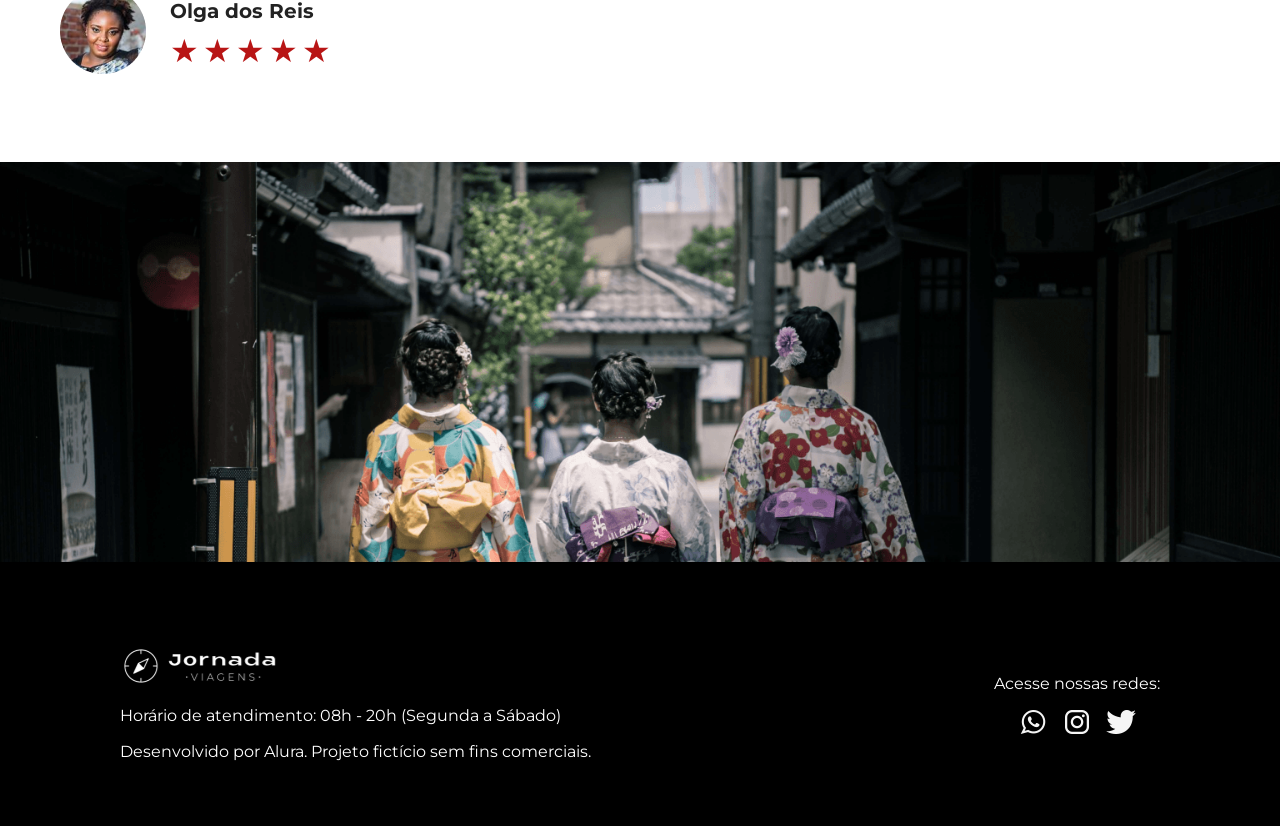
==== commit f2e636c5: "adiciona a responsividade" ====
--- a/pacotes.html
+++ b/pacotes.html
@@ -24,7 +24,7 @@
     </header>
     <section class="hero pacotes-hero">
        <div class="hero-img">
-        <div class="section-title">
+        <div class="section-title title-hero">
             <h2>Conheça o Japão!</h2>
             <hr>
             <p>A Jornada possui o pacote perfeito para seu estilo e orçamento! Conheça as belas paisagens e a  cultura milenar deste belo país!</p>
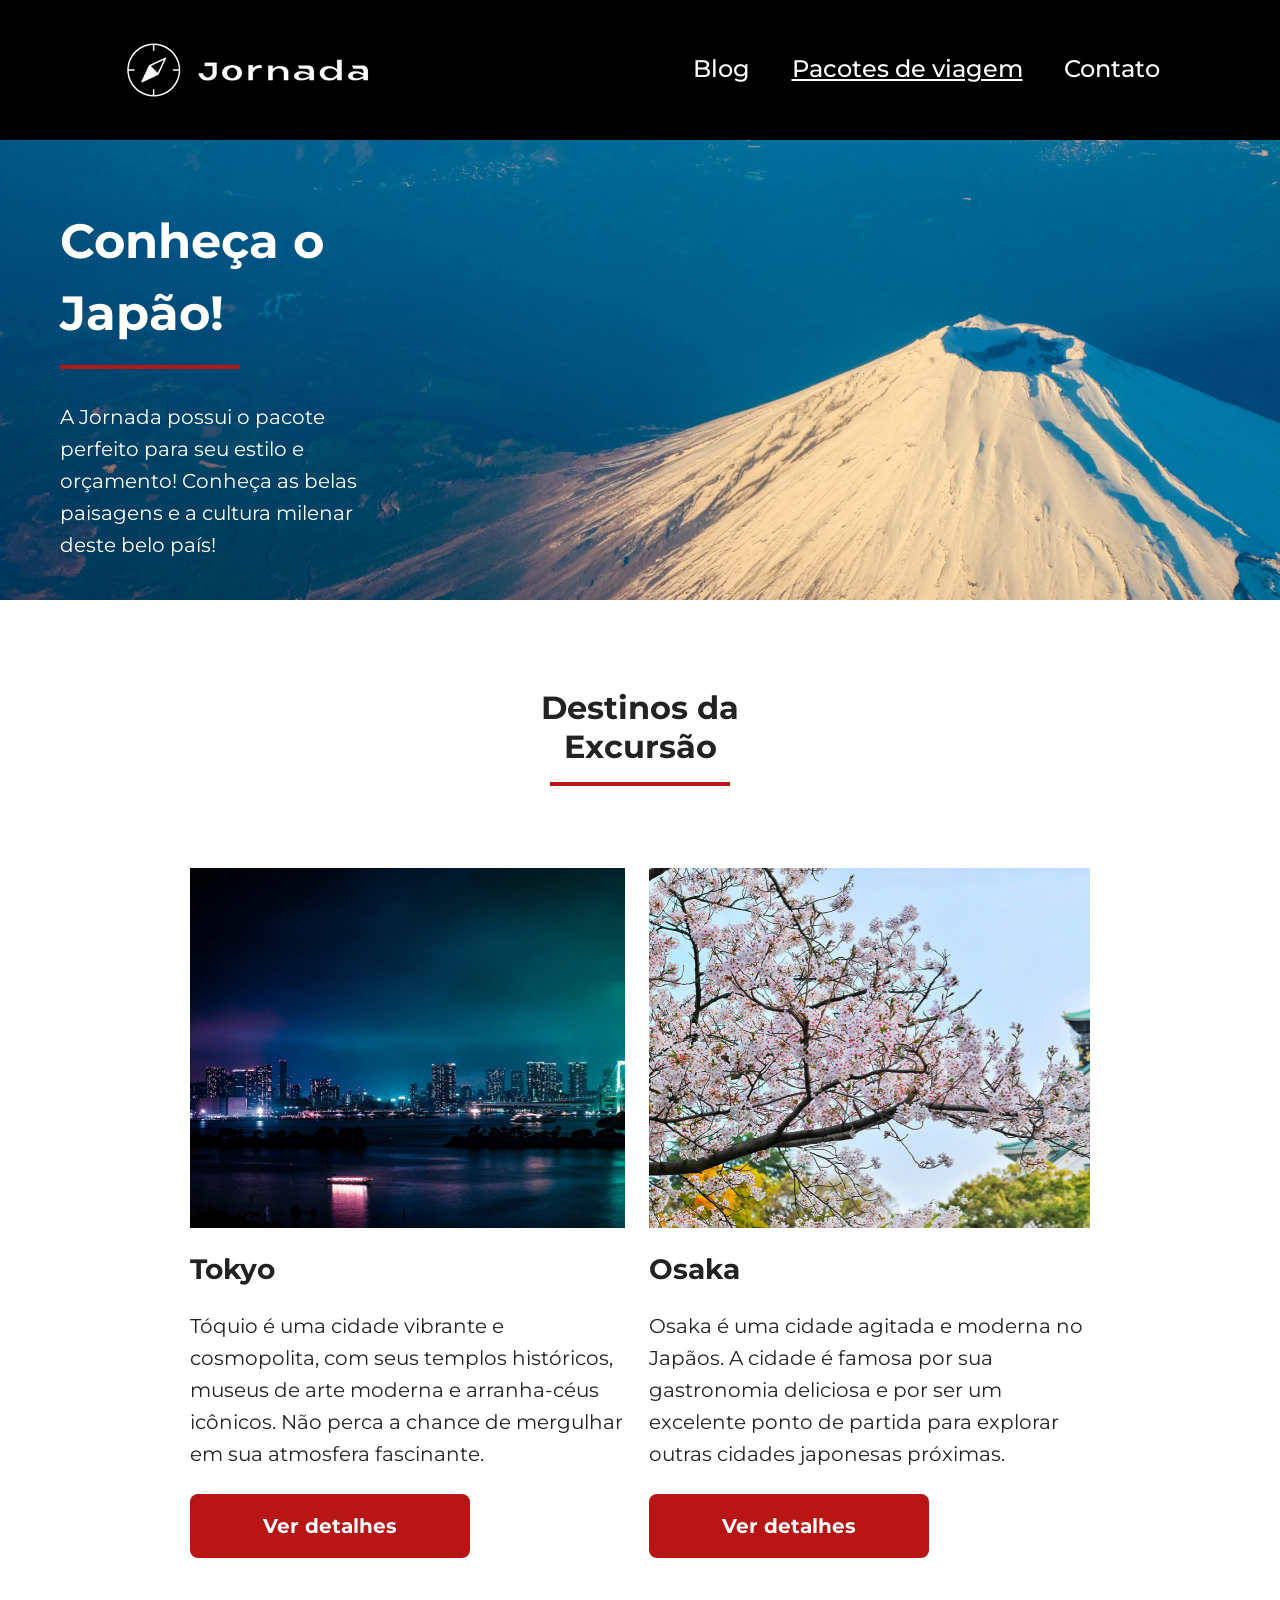
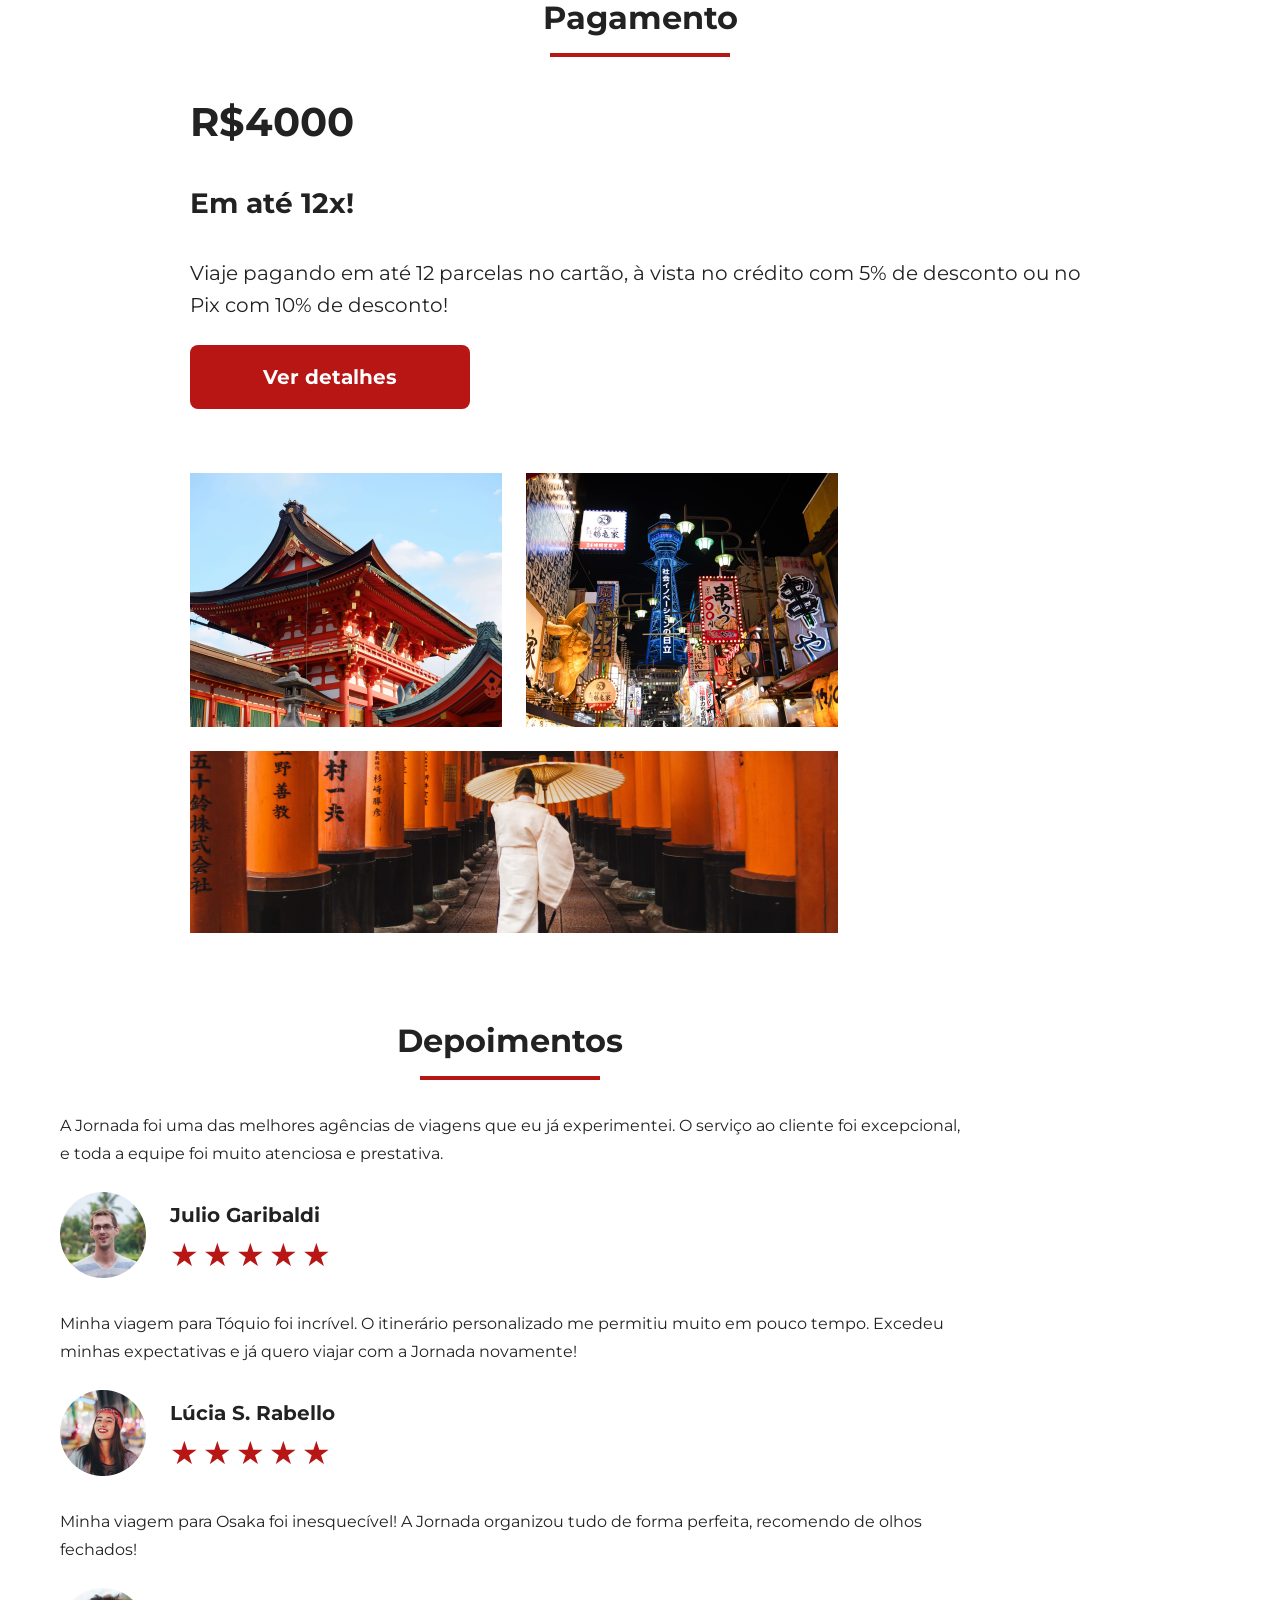
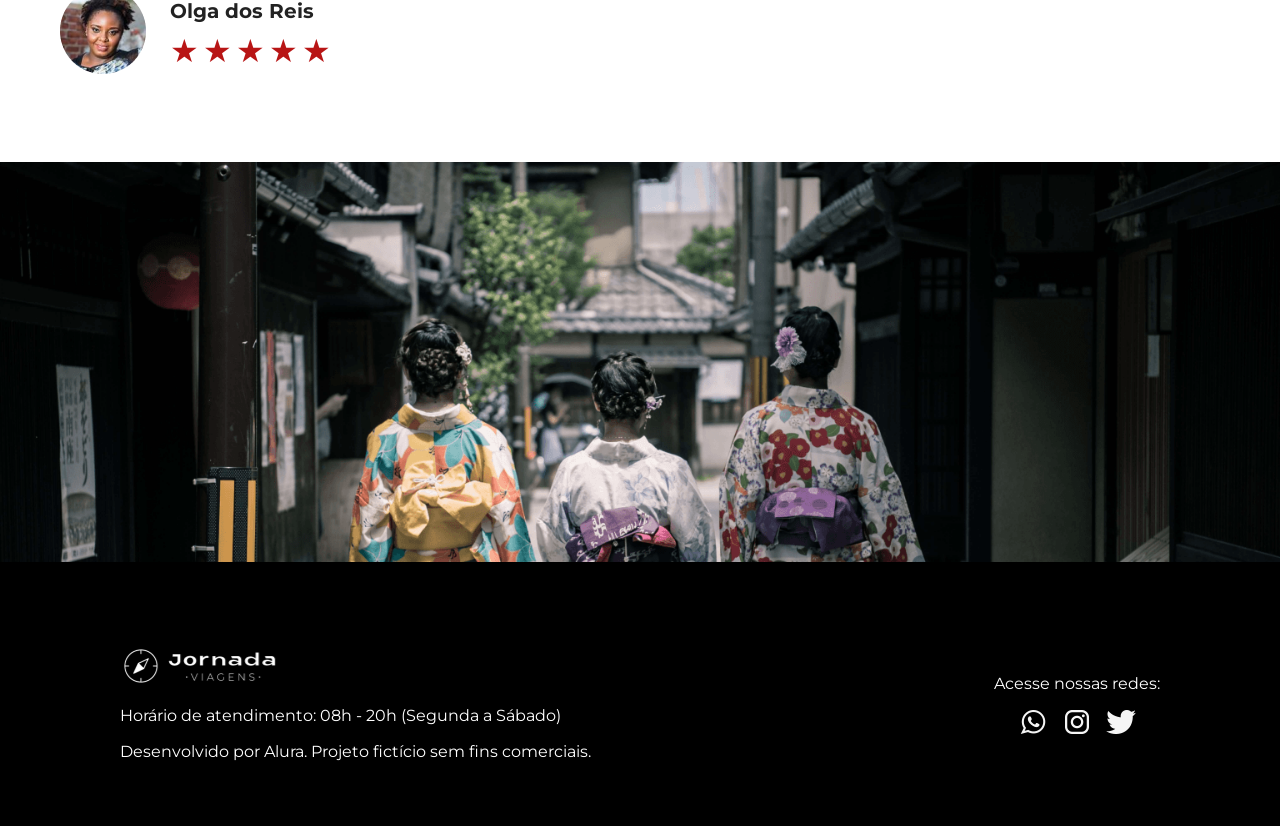
==== commit 09385c70: "resolve o bug title  e refatora css" ====
--- a/pacotes.html
+++ b/pacotes.html
@@ -5,6 +5,13 @@
     <meta name="viewport" content="width=device-width, initial-scale=1.0">
     <title>Pacotes de vaigens</title>
 
+    <meta name="title" content="Jornada Viagens">
+    <meta name="description" content="Jornada Viagens, um agência apaixonada por criar viagens inesquecíveis">
+    <meta name="image" content="https//natanaelnl.github.io/jornada-viagens/img/logo-branco-footer.png">
+    <meta name="type" content="website">
+    <meta name="url" content="https://natanaelnl.github.io/jornada-viagens/pacotes.html">  
+
+    <link rel="icon" href="./favicon.png">
     <link rel="stylesheet" href="css/style.css">
 </head>
 <body>
@@ -16,7 +23,7 @@
             <nav>
                 <ul class="list-links">
                     <li><a href="blog.html" title="Acessar Blog" target="_blank">Blog</a></li>
-                    <li><a href="pacotes.html" title="Acessar pacote de Viagens" target="_blank" style=" text-decoration: underline;">Pacotes de viagem</a></li>
+                    <li><a href="pacotes.html" title="Acessar pacote de Viagens" target="_blank" class="active">Pacotes de viagem</a></li>
                     <li><a href="contato.html" title="Acessar Contatos" target="_blank">Contato</a></li>
                 </ul>
             </nav>
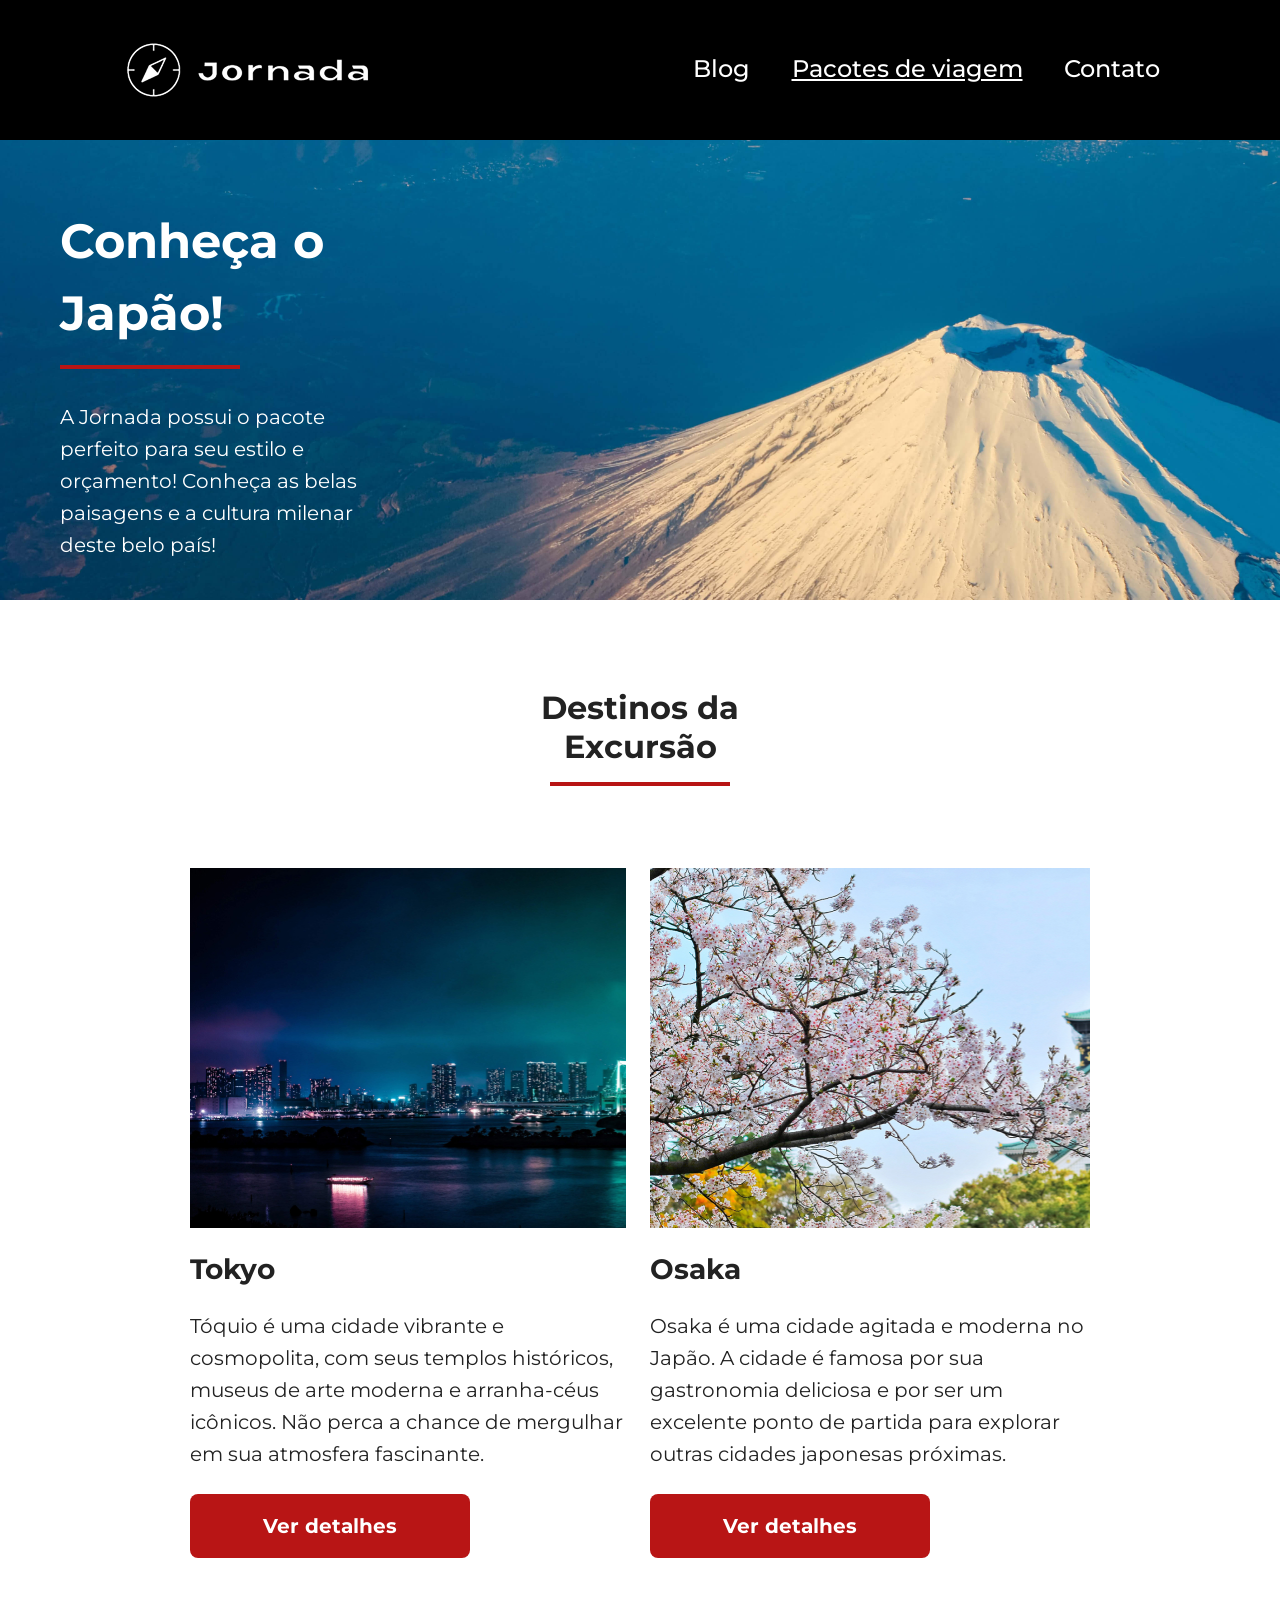
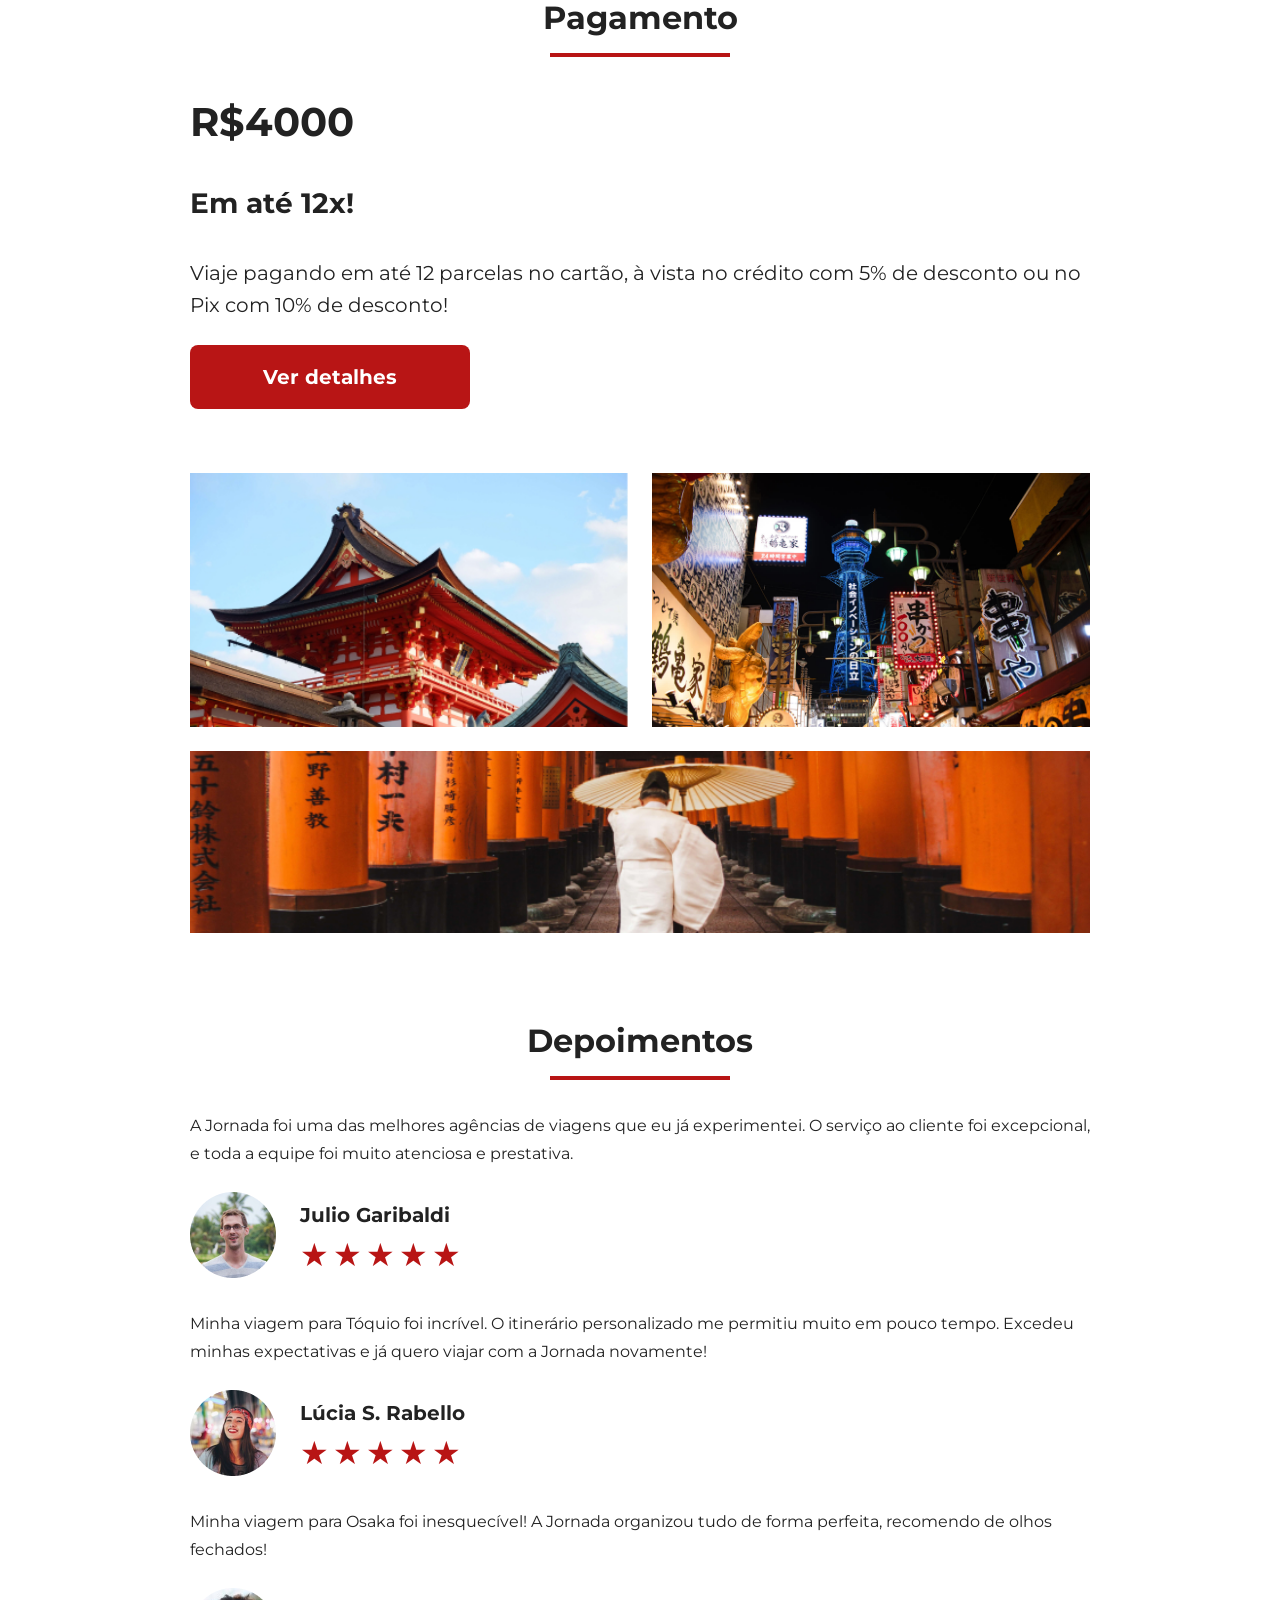
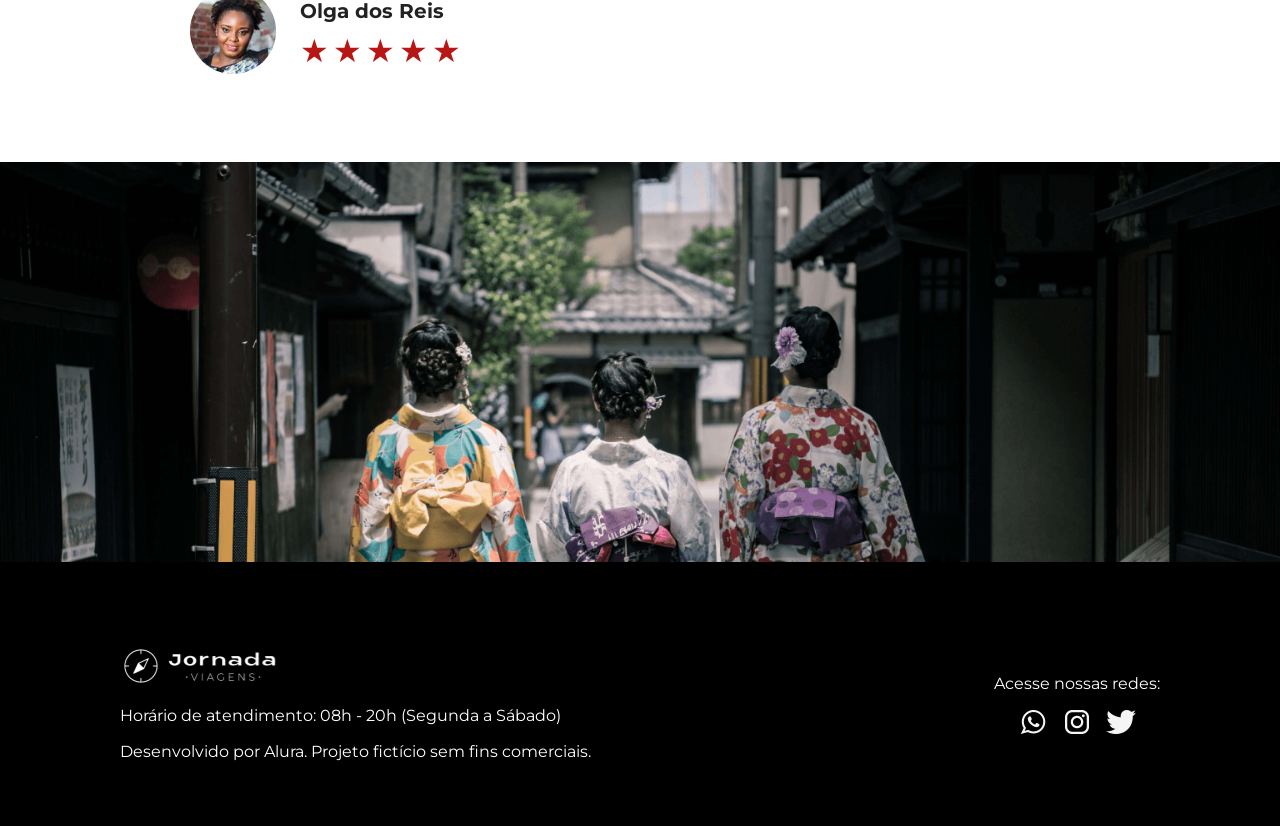
==== commit 8fccf765: "resolve bug da responsividade 1024px e ajusta html" ====
--- a/pacotes.html
+++ b/pacotes.html
@@ -3,7 +3,7 @@
 <head>
     <meta charset="UTF-8">
     <meta name="viewport" content="width=device-width, initial-scale=1.0">
-    <title>Pacotes de vaigens</title>
+    <title>Pacotes de viagens - Japão</title>
 
     <meta name="title" content="Jornada Viagens">
     <meta name="description" content="Jornada Viagens, um agência apaixonada por criar viagens inesquecíveis">
@@ -58,7 +58,7 @@
                     <header>
                         <div class="img-item osaka"></div>
                         <h3>Osaka</h3>
-                        <p>Osaka é uma cidade agitada e moderna no Japãos. A cidade é famosa por sua gastronomia deliciosa e por ser um excelente ponto de partida para explorar outras cidades japonesas próximas.</p>
+                        <p>Osaka é uma cidade agitada e moderna no Japão. A cidade é famosa por sua gastronomia deliciosa e por ser um excelente ponto de partida para explorar outras cidades japonesas próximas.</p>
                     </header>
                     <footer>
                         <a href="#" class="button" target="_blank" title="Veja mais detalhes do destino Osaka">Ver detalhes</a>
@@ -75,8 +75,8 @@
                 <h3 class="content-title">R$4000</h3>
                 <h4>Em até 12x!</h4>
                 <p class="content-text">Viaje pagando em até 12 parcelas no cartão, à vista no crédito com 5% de desconto ou no Pix com 10% de desconto! </p>
+                <a href="#" class="button" target="_blank" title="Veja mais detalhes das formas de pagamentos">Ver detalhes</a>
             </div>
-            <a href="#" class="button" target="_blank" title="Veja mais detalhes do destino Tokyo">Ver detalhes</a>
             <div class="image-content">
                 <div class="image japan1"></div>
                 <div class="image japan2"></div>
